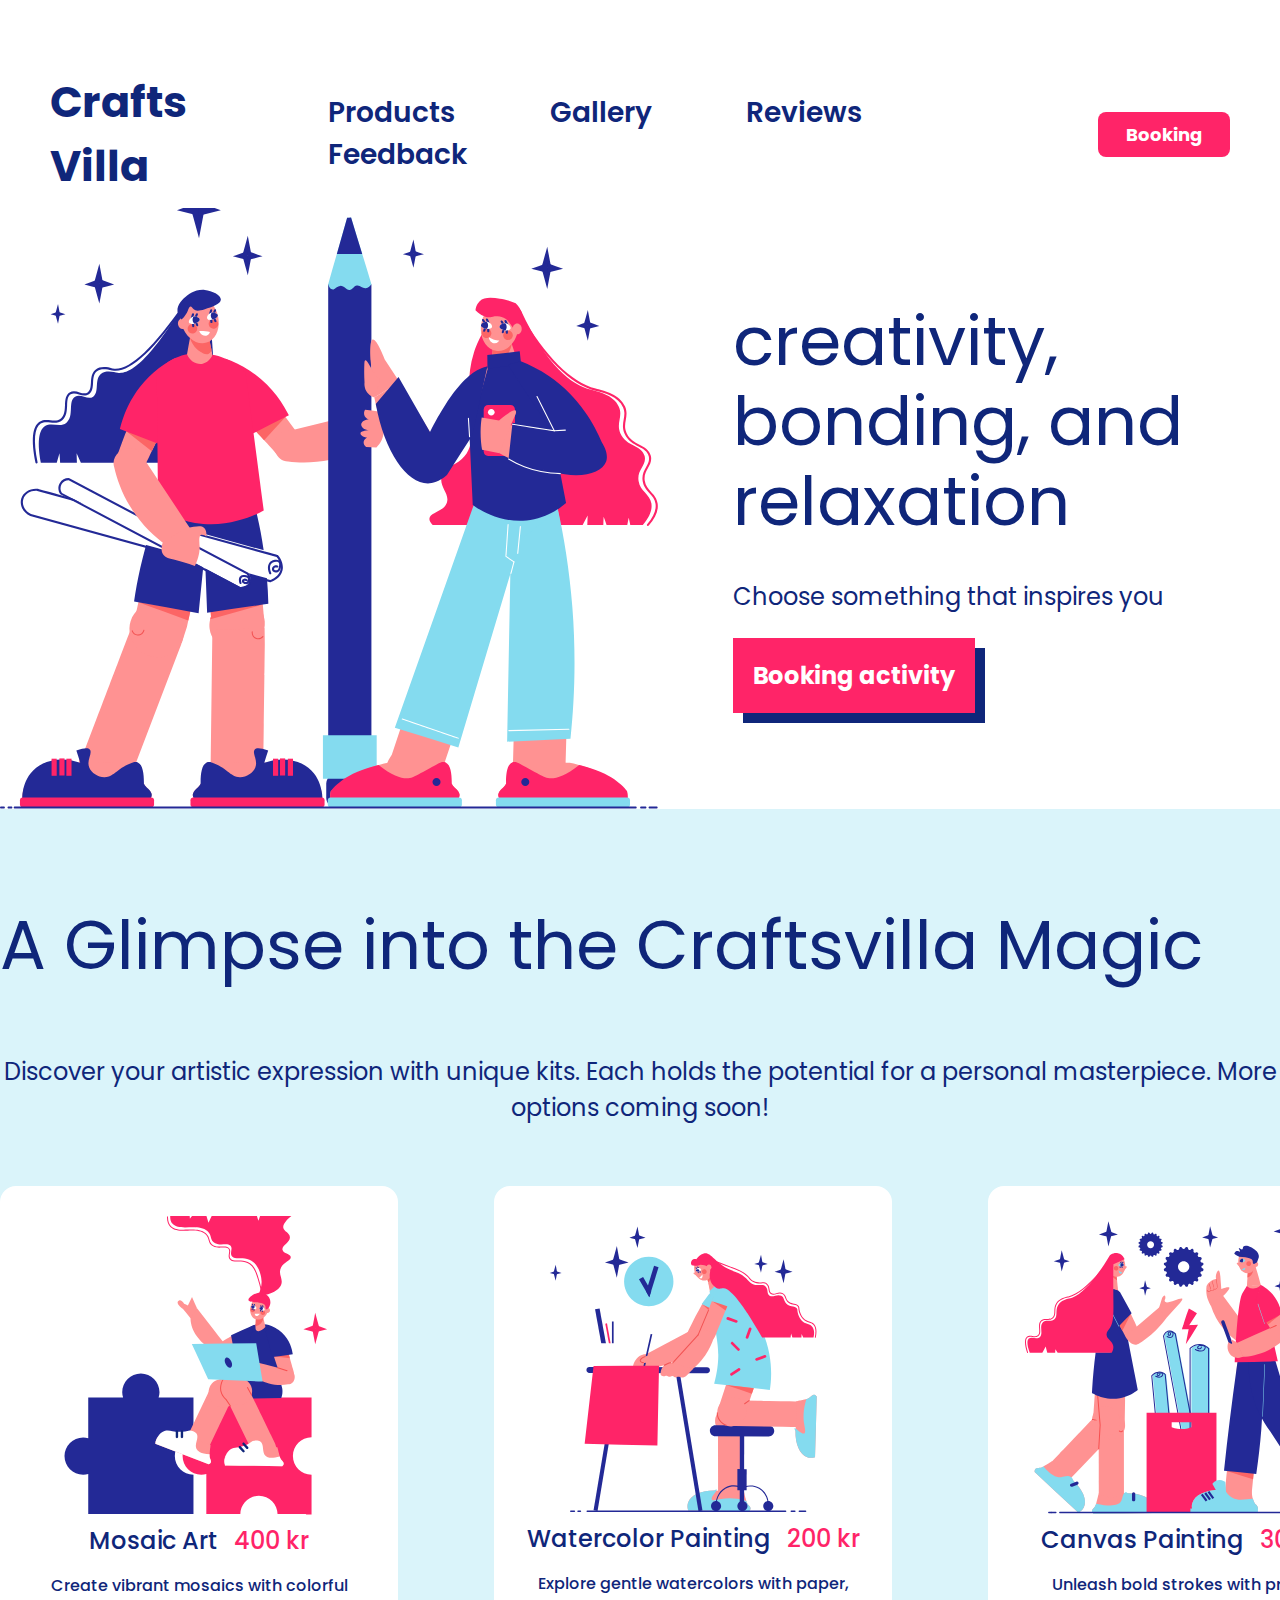
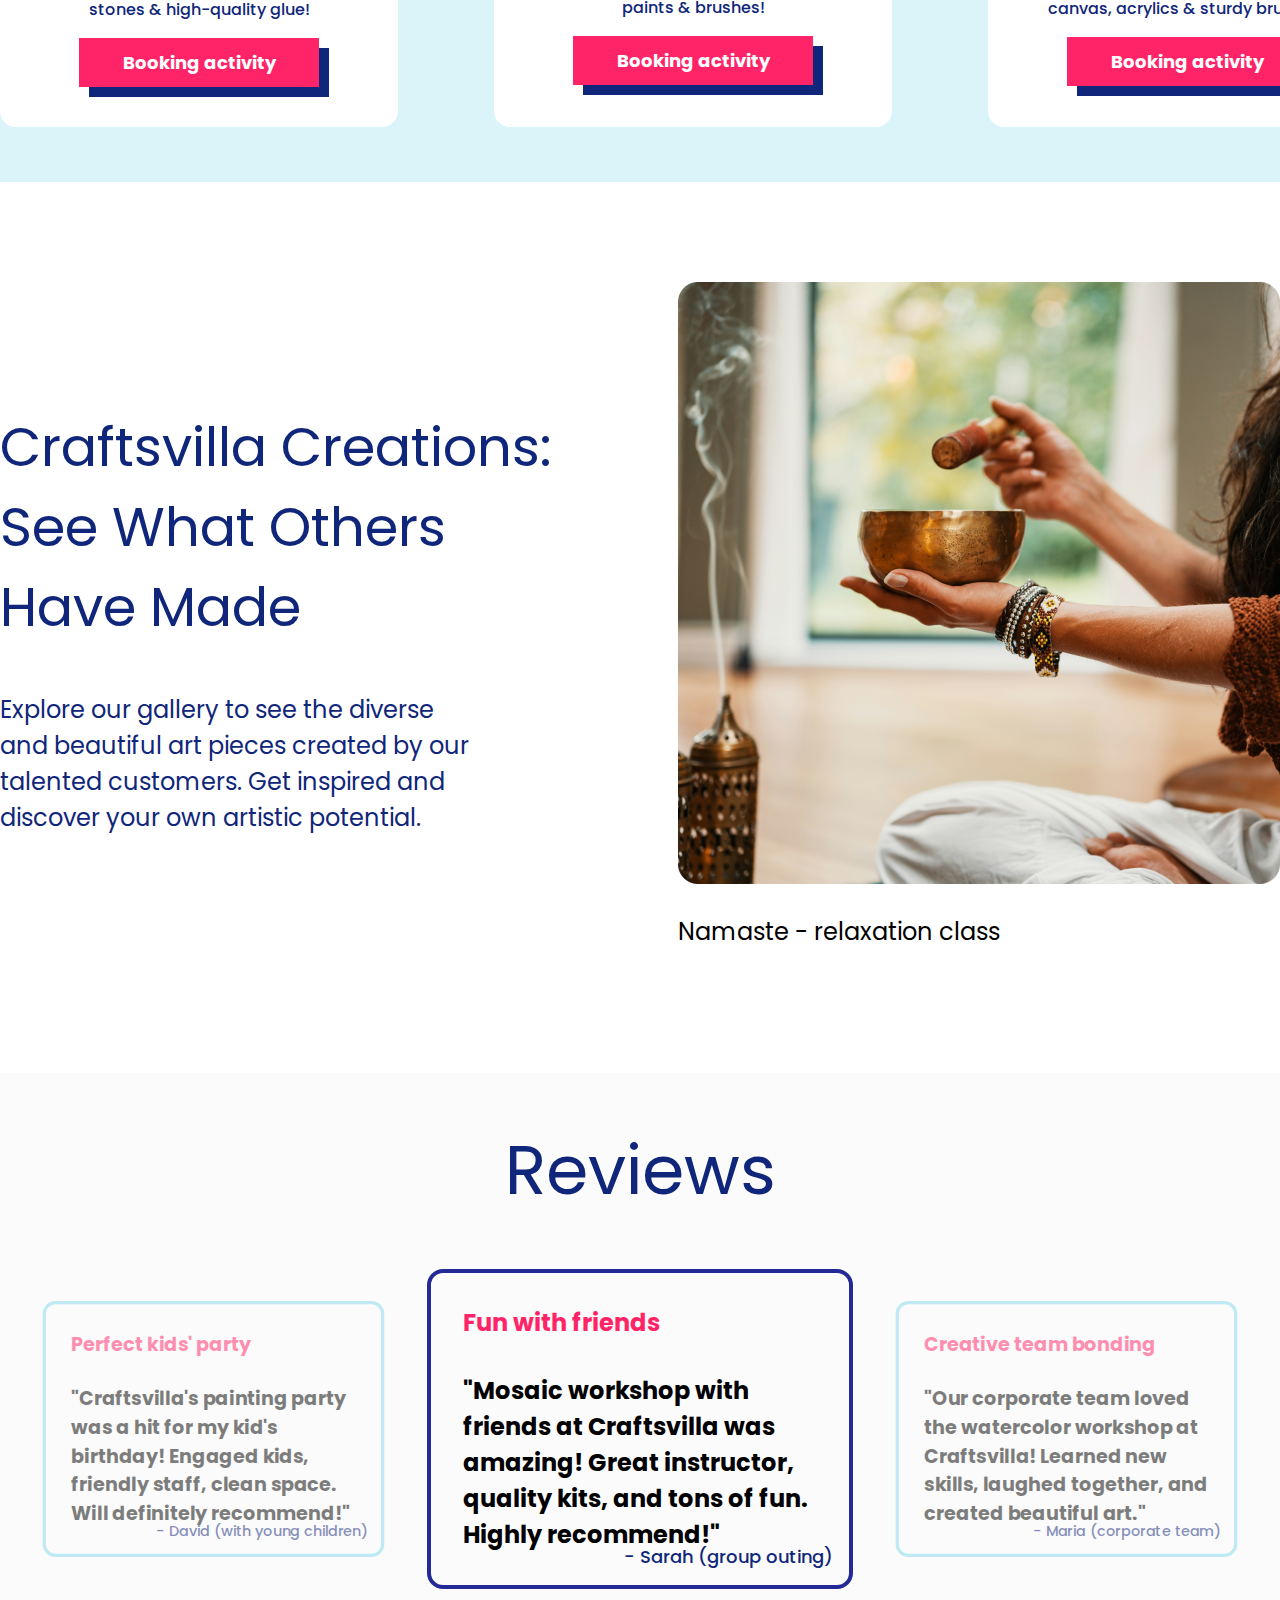
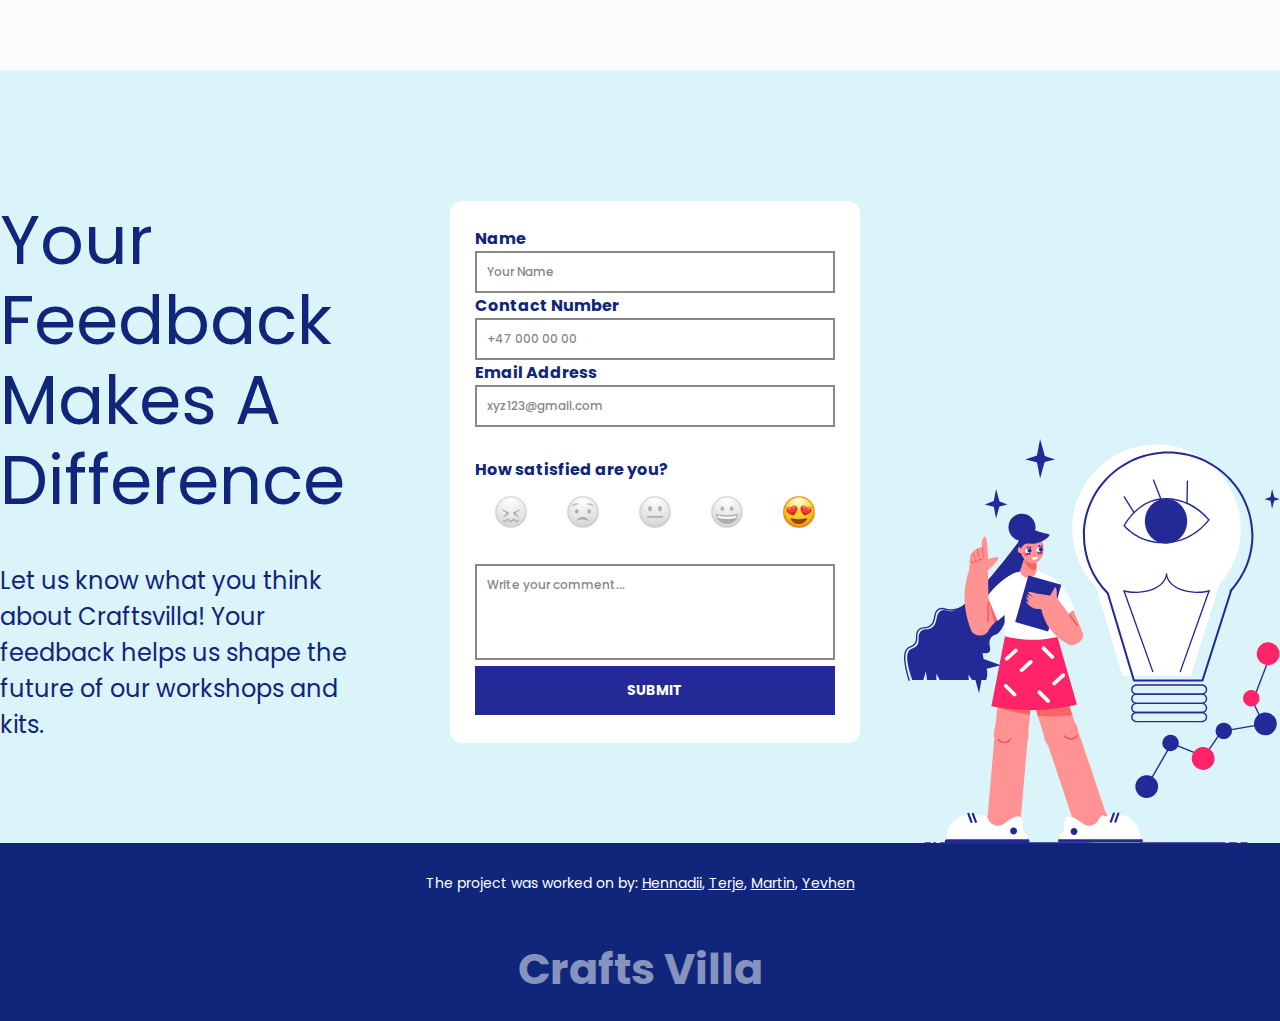
==== index.html @ e98562aa "Replace smiles" ====
<!doctype html>
<html lang="en">
<head>
	<meta charset="UTF-8">
	<meta name="viewport"
		  content="width=device-width, user-scalable=no, initial-scale=1.0, maximum-scale=1.0, minimum-scale=1.0">
	<meta http-equiv="X-UA-Compatible" content="ie=edge">
	<title>Crafts Villa</title>
	<link rel="stylesheet" href="style.css">
</head>
<body id="home">
<header>
	<span><a href="#home">Crafts Villa</a></span>
	<nav>
		<a href="#products">Products</a>
		<a href="#gallery">Gallery</a>
		<a href="#reviews">Reviews</a>
		<a href="#feedback">Feedback</a>
	</nav>
	<button>Booking</button>
</header>
<main>
	<section class="first-screen">
		<div class="image-container">
			<img src="images/girls-with-pencil.svg" alt="Girls with Pencil">
			<img src="./images/stars.svg" alt="Stars Icon" class="stars">
			<img src="./images/stars-2.svg" alt="Stars Icon" class="stars-2">
		</div>
		<div class="container">
			<h1>
				creativity, bonding, and relaxation
			</h1>
			<p>Choose something that inspires you</p>
			<button class="button-1">Booking activity</button>
		</div>
	</section>

	<section class="booking" id="products">
		<div class="container">
		<h2>A Glimpse into the Craftsvilla Magic</h2>
		<p>Discover your artistic expression with unique kits. Each holds the potential for a personal masterpiece. More options coming soon!</p>
		<div>
			<div>
				<div class="booking-image-container">
					<img src="images/product-mosaic-art.svg" alt="Product Mosaic Art">
					<img src="images/leg-r.svg" alt="Leg Right" class="leg-r">
					<img src="images/leg-l.svg" alt="Leg Left" class="leg-l">
				</div>
				<div class="product-row">
					<h3>Mosaic Art</h3>
					<span>400 kr</span>
				</div>
				<p>Create vibrant mosaics with colorful stones & high-quality glue!</p>
				<button class="button-2">Booking activity</button>
			</div>
			<div>
				<div class="booking-image-container">
					<img src="images/product-watercolor-painting.svg" alt="Product Watercolor Painting">
					<img src="images/check.svg" alt="Stars Icon" class="check">
					<img src="images/stars-5.svg" alt="Stars Icon" class="stars-5">
					<img src="images/stars-6.svg" alt="Stars Icon" class="stars-6">
				</div>
				<div class="product-row">
					<h3>Watercolor Painting</h3>
					<span>200 kr</span>
				</div>
				<p>Explore gentle watercolors with paper, paints & brushes!</p>
				<button class="button-2">Booking activity</button>
			</div>
			<div>
				<div class="booking-image-container">
					<img src="images/product-canvas-painting.svg" alt="Product Canvas Painting">
					<img src="images/stars-3.svg" alt="Stars Icon" class="stars-3">
					<img src="images/stars-4.svg" alt="Stars Icon" class="stars-4">
					<img src="images/gear.svg" alt="Gear Icon"  class="gear-1">
					<img src="images/gear.svg" alt="Gear Icon" class="gear-2">
				</div>
				<div class="product-row">
					<h3>Canvas Painting</h3>
					<span>300 kr</span>
				</div>
				<p>Unleash bold strokes with primed canvas, acrylics & sturdy brushes!</p>
				<button class="button-2">Booking activity</button>
			</div>
		</div>
		</div>
	</section>

	<section id="gallery">
		<div class="gallery-left">
			<h2>Craftsvilla Creations: See What Others Have Made</h2>
			<p>Explore our gallery to see the diverse and beautiful art pieces created by our talented customers. Get inspired and discover your own artistic potential.</p>
		</div>
		<div class="gallery-right">
			<img src="images/namaste-relaxation-class.png" alt="Namaste Relaxation Class">
			<p>Namaste - relaxation class</p>
		</div>
	</section>

	<section id="reviews">
		<h2>Reviews</h2>
		<div>
			<div class="review-not-active">
				<h3>Perfect kids' party</h3>
				<span>"Craftsvilla's painting party was a hit for my kid's birthday! Engaged kids, friendly staff, clean space. Will definitely recommend!"</span>
				<p>- David (with young children)</p>
			</div>
			<div class="review-active">
				<h3>Fun with friends</h3>
				<span>"Mosaic workshop with friends at Craftsvilla was amazing! Great instructor, quality kits, and tons of fun. Highly recommend!"</span>
				<p>- Sarah (group outing)</p>
			</div>
			<div class="review-not-active">
				<h3>Creative team bonding</h3>
				<span>"Our corporate team loved the watercolor workshop at Craftsvilla! Learned new skills, laughed together, and created beautiful art."</span>
				<p>- Maria (corporate team)</p>
			</div>
		</div>
	</section>

	<section class="feedback" id="feedback">
		<div class="feedback-container">
			<div class="feedback-left">
				<h2>Your Feedback Makes A Difference</h2>
				<p>Let us know what you think about Craftsvilla! Your feedback helps us shape the future of our workshops and kits.</p>
			</div>
			<div class="feedback-center">
					<div class="feedback-form-col">
						<label for="name">Name</label>
						<input type="text" id="name" placeholder="Your Name">
					</div>
					<div class="feedback-form-col">
						<label for="contact-number">Contact Number</label>
						<input type="text" id="contact-number" placeholder="+47 000 00 00">
					</div>

				<div class="feedback-form-col">
					<label for="email">Email Address</label>
					<input type="text" id="email" placeholder="xyz123@gmail.com">
				</div>
				<p>How satisfied are you?</p>
				<div class="feedback-form-smiles-row">
					<div>
						<img src="./images/Worst-b.svg" class="" width="40" height="40" alt="">
					</div>
					<div>
						<img src="./images/NotGood-b.svg" class="" width="40" height="40" alt="">
					</div>
					<div>
						<img src="./images/Fine-b.svg" class="" width="40" height="40" alt="">
					</div>
					<div>
						<img src="./images/LookGood-b.svg" class="" width="40" height="40" alt="">
					</div>
					<div>
						<img src="./images/VeryGood-c.svg" width="40" height="40" alt="">
					</div>
				</div>
				<textarea id="comment" name="comment" placeholder="Write your comment..." rows="4"></textarea>
				<button class="button-3">Submit</button>
			</div>
			<div class="feedback-image-container">
				<img src="images/feedback-lady.svg" alt="Feedback Lady">
				<img src="./images/star.svg" alt="Star Icon" class="star-1">
				<img src="./images/star.svg" alt="Star Icon" class="star-2">
				<img src="./images/star.svg" alt="Star Icon" class="star-3">
				<img src="./images/eye.svg" alt="Eye Icon" class="eye">
				<img src="./images/lines.svg" alt="Lines Icon" class="lines">
			</div>
		</div>
	</section>
</main>
<footer>
	The project was worked on by:
	<a href="https://github.com/Soulstices">Hennadii</a>,
	<a href="#">Terje</a>,
	<a href="#">Martin</a>,
	<a href="https://github.com/Yevhen23surfer">Yevhen</a>
	<p class="opacity-50">Crafts Villa</p>
</footer>
</body>
</html>
---- style.css ----
@import url('https://fonts.googleapis.com/css2?family=Poppins:wght@100;200;300;400;500;600;700;800;900&display=swap');

* {
    scroll-behavior: smooth;
}

body {
    font-family: "Poppins", sans-serif;
    font-style: normal;
    font-size: 14px;
    font-weight: 400;
    color: #0F267A;
    background-color: #FFFFFFF2;
    margin: 0;
}

::-moz-selection {
    color: white;
    background: #FF2468;
}

::selection {
    color: white;
    background: #FF2468;
}

a, a:hover {
    text-decoration: none;
    color: #0F267A;
}

/*Header*/

header {
    z-index: 10;
    position: fixed;
    padding: 10px 50px;
    box-sizing: border-box;
    border-radius: 16px;
    background-color: #FFFFFF;
    left: 0;
    right: 0;
    max-width: 1440px;
    margin: 60px auto;
    display: flex;
    flex-direction: row;
    justify-content: space-between;
}

header > span {
    font-size: 43px;
    font-weight: 700;
}

header > nav {
    margin-top: auto;
    margin-bottom: auto;
}

header > nav > a {
    text-decoration: none;
    font-size: 28px;
    font-weight: 600;
    margin-left: 45px;
    margin-right: 45px;
}

header > nav > a:active {
    color: #FF2468;
}

header > button {
    font-family: "Poppins", sans-serif;
    font-style: normal;
    cursor: pointer;
    margin-top: auto;
    margin-bottom: auto;
    border: none;
    border-radius: 8px;
    background: #FF2468;
    color: white;
    font-size: 18px;
    font-weight: 700;
    width: 138px;
    height: 45px;
}

/*First Screen*/

.first-screen {
    max-width: 1280px;
    margin: 0 auto;
    padding-top: 160px;
    display: flex;
    flex-direction: row;
    gap: 75px;
}

.first-screen > .container {
    margin-top: auto;
    margin-bottom: auto;
    display: flex;
    flex-direction: column;
}

.first-screen > .container > h1 {
    font-size: 68px;
    font-weight: 400;
    line-height: 80px;
    margin-bottom: 37px;
}

.first-screen > .container > p {
    margin-top: 0;
    font-size: 24px;
}

.image-container {
    position: relative;
    margin-bottom: -6px;
}

.stars {
    position: absolute;
    z-index: -10;
    left: 50px;
    animation: bounce-1 5s infinite;
}

.stars-2 {
    position: absolute;
    z-index: -10;
    top: 75px;
    left: 50px;
    animation: bounce-2 10s infinite;
}

@keyframes bounce-1 {
    0%, 100% {
        transform: translateY(-10%);
        animation-timing-function: cubic-bezier(0.8, 0, 1, 1);
    }
    50% {
        transform: translateY(0);
        animation-timing-function: cubic-bezier(0, 0, 0.2, 1);
    }
}

@keyframes bounce-2 {
    0%, 100% {
        transform: translateY(-25%);
        animation-timing-function: cubic-bezier(0, 0, 0.2, 1);
    }
    50% {
        transform: translateY(+10%);
        animation-timing-function: cubic-bezier(0.8, 0, 1, 1);
    }
}

/*Booking Section*/

.booking {
    padding-top: 30px;
    background: #84DBEF4D;
    text-align: center;
    gap: 25px;
    scroll-margin: 50px;
}

.booking > .container {
    max-width: 1440px;
    margin: 0 auto;
}

.booking > .container > h2 {
    display: flex;
    margin-left: auto;
    max-width: 1280px;
    font-size: 68px;
    font-weight: 400;
}

.booking > .container > p {
    margin-inline: auto;
    max-width: 1280px;
    margin-bottom: 30px;
    font-size: 24px;
    line-height: 36px;
    font-weight: 400;
}

.booking > .container > div {
    display: flex;
    gap: 96px;
    padding-top: 30px;
    padding-bottom: 55px;
}

.booking > .container > div > div {
    background: white;
    border-radius: 16px;
    padding: 30px;
}

.booking > .container > div > div > div {
    width: 338px;
    display: flex;
    flex-wrap: nowrap;
    justify-content: center;
    align-items: center;
    gap: 16px;
}


.product-row {
    margin-inline: auto;
    width: auto !important;
}

.booking > .container > div > div > div > h3 {
    display: inline;
    font-size: 24px;
    font-weight: 500;
    margin-top: 14px;
    margin-bottom: 0;
}

.booking > .container > div > div > p {
    font-size: 16px;
    font-weight: 500;
    line-height: 24px;
    text-align: center;

}

.booking > .container > div > div > div > span {
    font-size: 24px;
    font-weight: 500;
    color: #FF2468;
    margin-top: 14px;
    margin-bottom: auto;
}

.booking-image-container {
    position: relative;
    margin-inline: auto;
    margin-bottom: -6px;
}

.stars-3 {
    position: absolute;
    top: 10px;
    left: 35px;
    animation: bounce-3 5s infinite;
}

.stars-4 {
    position: absolute;
    top: 0;
    left: 80px;
    animation: bounce-4 10s infinite;
}

.check {
    position: absolute;
    top: 40px;
    left: 100px;
    animation: ping 2s cubic-bezier(0, 0, 0.2, 1) infinite;
}

.stars-5 {
    position: absolute;
    top: 10px;
    left: 25px;
    animation: bounce-1 2s infinite;
}

.stars-6 {
    position: absolute;
    top: 30px;
    left: 80px;
    animation: bounce-4 4s infinite;
}

.gear-1 {
    position: absolute;
    top: 16px;
    left: 120px;
    height: 25px;
    animation: spin-reverse 5s linear infinite;
}

.gear-2 {
    position: absolute;
    top: 30px;
    left: 145px;
    animation: spin 10s linear infinite;
}

.leg-r {
    position: absolute;
    bottom: 48px;
    left: 194px;
    animation: leg-r 2s linear infinite;
}

.leg-l {
    position: absolute;
    bottom: 50px;
    left: 125px;
    animation: leg-l 4s linear infinite;
}

@keyframes ping {
    75%, 100% {
        transform: scale(1.6);
        opacity: 0;
    }
}

@keyframes leg-r {
    0%, 100% {
        transform: rotate(0deg);
    }
    50% {
        transform: rotate(15deg);
    }
}

@keyframes leg-l {
    0%, 100% {
        transform: rotate(0deg);
    }
    50% {
        transform: rotate(-15deg);
    }
}

@keyframes bounce-3 {
    0%, 100% {
        transform: translateY(-5%);
        animation-timing-function: cubic-bezier(0.8, 0, 1, 1);
    }
    50% {
        transform: translateY(0);
        animation-timing-function: cubic-bezier(0, 0, 0.2, 1);
    }
}

@keyframes bounce-4 {
    0%, 100% {
        transform: translateY(-15%);
        animation-timing-function: cubic-bezier(0, 0, 0.2, 1);
    }
    50% {
        transform: translateY(+5%);
        animation-timing-function: cubic-bezier(0.8, 0, 1, 1);
    }
}

@keyframes spin {
    from {
        transform: rotate(0deg);
    }
    to {
        transform: rotate(360deg);
    }
}

@keyframes spin-reverse {
    from {
        transform: rotate(0deg);
    }
    to {
        transform: rotate(-360deg);
    }
}

/*Gallery*/

#gallery {
    max-width: 1280px;
    margin: 0 auto;
    padding-top: 100px;
    padding-bottom: 100px;
    display: flex;
    scroll-margin: 50px;
}

.gallery-left {
    padding-top: 80px;
    margin-right: 110px;
}

.gallery-left > h2 {
    font-size: 54px;
    font-weight: 400;
    line-height: 80px;
    text-align: left;
}

.gallery-left > p {
    font-size: 24px;
    font-weight: 400;
    line-height: 36px;
    margin-right: 98px;
}

.gallery-right > img {
    height: 602px;
    width: 602px;
}

.gallery-right > p {
    font-size: 24px;
    font-weight: 400;
    color: #000000;
}

/*Reviews*/

#reviews {
    background: #FAFAFACC;
    padding-bottom: 81px;

    scroll-margin: 120px;
}

#reviews > h2 {
    margin: 0;
    padding-top: 58px;
    padding-bottom: 58px;
    font-size: 68px;
    font-weight: 400;
    line-height: 80px;
    text-align: center;
}

#reviews > div {
    display: flex;
    max-width: 1440px;
    margin: 0 auto;
}

.review-active {
    position: relative;
    width: 478px;
    padding: 32px;
    border: 4px solid #232996;
    border-radius: 16px;
}

.review-not-active {
    position: relative;
    width: 478px;
    padding: 32px;
    border: 4px solid #84DBEF;
    border-radius: 16px;
    margin: 0;
    opacity: 50%;
    scale: 80%
}

#reviews > div > div > h3 {
    font-size: 24px;
    font-weight: 700;
    line-height: 36px;
    text-align: left;
    color: #FF2468;
    margin-bottom: 32px;
    margin-top: 0;
}

#reviews > div > div > span {
    font-size: 24px;
    font-weight: 700;
    line-height: 36px;
    text-align: left;
    color: #000000;
}

#reviews > div > div > p {
    position: absolute;
    bottom: 10px;
    right: 16px;
    font-size: 18px;
    font-weight: 500;
    line-height: 36px;
    letter-spacing: 0;
    text-align: right;
    margin: 0;
}

/*Feedback*/

.feedback {
    padding-top: 131px;
    background: #84DBEF4D;
}

.feedback-container {
    max-width: 1280px;
    margin: 0 auto;
    display: flex;
    justify-content: space-between;
}

.feedback-left {
    width: 406px;
}

.feedback-left > h2 {
    margin-top: 0;
    margin-bottom: 42px;
    font-size: 68px;
    font-weight: 400;
    line-height: 80px;
    text-align: left;
}

.feedback-left > p {
    margin-right: 50px;
    margin-bottom: 100px;
    font-size: 24px;
    font-weight: 400;
    line-height: 36px;
    text-align: left;

}

.feedback-center {
    margin: 0 auto 100px;
    width: 360px;
    background: white;
    border-radius: 12px;
    padding: 25px;
}

.feedback-center > p {
    margin-top: 30px;
    margin-bottom: 10px;
    font-size: 16px;
    font-weight: 700;
}

.feedback-image-container {
    position: relative;
    align-self: end;
    margin-bottom: -7px;
}

.eye {
    position: absolute;
    top: 50px;
    right: 70px;
    animation: pulse 5s cubic-bezier(0.4, 0, 0.6, 1) infinite;
}

.lines {
    position: absolute;
    top: 255px;
    right: 72px;
    animation: bounce-horizontal 3s cubic-bezier(0.4, 0, 0.6, 1) infinite;
}

.star-1 {
    position: absolute;
    top: 60px;
    left: 80px;
    height: 30px;
    animation: bounce-1 2s infinite;
}

.star-2 {
    position: absolute;
    top: 10px;
    left: 120px;
    height: 40px;
    animation: bounce-2 5s infinite;
}

.star-3 {
    position: absolute;
    top: 60px;
    right: 0;
    height: 20px;
    animation: bounce-3 3s infinite;
}

@keyframes bounce-1 {
    0%, 100% {
        transform: translateY(-10%);
        animation-timing-function: cubic-bezier(0.8, 0, 1, 1);
    }
    50% {
        transform: translateY(0);
        animation-timing-function: cubic-bezier(0, 0, 0.2, 1);
    }
}

@keyframes bounce-2 {
    0%, 100% {
        transform: translateY(-20%);
        animation-timing-function: cubic-bezier(0, 0, 0.2, 1);
    }
    50% {
        transform: translateY(+20%);
        animation-timing-function: cubic-bezier(0, 0, 0.2, 1);
    }
}

@keyframes bounce-3 {
    0%, 100% {
        transform: translateY(-15%);
        animation-timing-function: cubic-bezier(0.8, 0, 1, 1);
    }
    50% {
        transform: translateY(0);
        animation-timing-function: cubic-bezier(0.8, 0, 1, 1);
    }
}

@keyframes bounce-horizontal {
    0%, 100% {
        transform: translateX(-5%);
        animation-timing-function: cubic-bezier(0, 0, 0.8, 1);
    }
    50% {
        transform: translateX(+5%);
        animation-timing-function: cubic-bezier(0, 0, 0.8, 1);
    }
}

@keyframes pulse {
    0%, 100% {
        opacity: 1;
    }
    50% {
        opacity: 0;
    }
}

.feedback-form-row {
    display:flex;
    gap: 30px;
    margin-bottom: 30px;
}

.feedback-form-smiles-row {
    display:flex;
    justify-content: space-around;
    margin-bottom: 26px;
    margin-inline: 0;
}

.feedback-form-col {
    width: 100%;
}

.feedback-form-col #email {
    width: 100%;
}

label {
    font-size: 16px;
    font-weight: 700;
}

input, textarea {
    width: 100%;
    font-family: "Poppins", sans-serif;
    font-size: 12px;
    font-weight: 500;
    box-sizing: border-box;
    color: #232996;
    padding: 10px;
    border: 2px solid #888888;
    resize: none;
}

input:focus, textarea:focus {
    border: 2px solid #232996;
    outline: none;
}

input::placeholder, textarea::placeholder {
    color: #888888;
}

/*Button 1*/
.button-1 {
    cursor: pointer;
    font-family: "Poppins", sans-serif;
    font-style: normal;
    border: none;
    color: white;
    font-size: 24px;
    font-weight: 700;
    padding: 20px;
    width: fit-content;
    background-color: #FF2468;
    box-shadow: 10px 10px #0F267A;
    transition: all 0.2s ease;
}

.button-1:hover {
    background-color: #0F267A;
    box-shadow: 10px 10px #FF2468;
}

.button-1:active {
    transform: translate(10px, 10px);
    box-shadow: none;
}

/*Button 2*/
.button-2 {
    cursor: pointer;
    font-family: "Poppins", sans-serif;
    font-style: normal;
    border: none;
    color: white;
    font-size: 18px;
    font-weight: 700;
    line-height: 21px;
    padding: 14px;
    width: 240px;
    margin-bottom: 10px;
    background-color: #FF2468;
    box-shadow: 10px 10px #0F267A;
    transition: all 0.2s ease;
}

.button-2:hover {
    background-color: #0F267A;
    box-shadow: 10px 10px #FF2468;
}

.button-2:active {
    transform: translate(10px, 10px);
    box-shadow: none;
}

.button-3 {
    cursor: pointer;
    font-family: "Poppins", sans-serif;
    font-size: 14px;
    font-weight: 700;
    text-transform: uppercase;
    width: 100%;
    padding: 14px;
    border: none;
    background: #232996;
    color: white;
}

/*Footer*/
footer {
    background-color: #0F267A;
    color: white;
    padding-inline: 30px;
    padding-top: 30px;
    padding-bottom: 20px;
    text-align: center;
}

footer > a {
    text-decoration: underline;
    color: white;
}

footer > a:hover, a:focus {
    text-decoration: none;
    color: #FF2468 !important;
}

footer > p {
    margin-bottom: 0;
    font-size: 43px;
    font-weight: 700;
}

/*
 */

.opacity-50 {
    opacity: 50%;
}

img {
    user-select: none;
    -moz-user-select: none;
    -webkit-user-select: none;
}

@media screen and (max-width: 764px) {
    header {
        display: none;
    }

    .image-container > img {
        width: 80%;
        height: auto;
    }

    .first-screen {
        max-width: 100vw;
        flex-direction: column;
        text-align: center;
        gap: 0;
    }

    #products > .container > div {
        flex-direction: column;
        gap: 30px;
    }

    #gallery {
        flex-direction: column;
        text-align: center;
        padding-top: 0;
        padding-bottom: 20px;
    }

    .review-active {
        width: 100%;
        margin-inline: 30px;
        padding-bottom: 72px;
    }

    .review-not-active {
        display: none;
    }

    .feedback-container {
        flex-direction: column;
    }

    .feedback-left {
        margin-inline: 60px;
        width: auto;
        text-align: center;
    }

    .gallery-left {
        margin-inline: auto;
        padding-inline: 40px;
        padding-top: 30px;
        justify-self: center;
    }

    .gallery-left > h2 {
        font-size: clamp(36px, 5vw, 68px);
        text-align: center;
        font-weight: 400;
        line-height: 51px;
        letter-spacing: -0.02em;

    }

    .gallery-left > p {
        margin-inline: auto;
    }

    .gallery-right > img {
        height: auto;
        width: 90%;
    }

    #reviews > h2 {
        font-size: clamp(36px, 5vw, 68px);
        padding: 30px 0;
    }

    .booking > .container > div > div {
        padding: 30px 30px;
    }

    .container > div > div > div {
        margin-inline: auto;
        width: auto;
    }

    .booking > .container > div > div > div {
        margin-inline: auto;
        flex-direction: column;
        gap: 3px;
        position: relative;
        scale: 0.8;
    }

    .booking > .container > div > div > div > span {
        font-size: 24px;
        margin: 0;
    }

    .feedback-form-col {
        margin-bottom: 20px;
    }

    .container > div > div {
        margin-inline: auto;
        width: 80%;
    }

    .button-1 {
        align-self: center;
        margin-bottom: 60px;
    }

    .first-screen > .container > h1 {
        font-size: clamp(36px, 5vw, 68px);
        font-weight: 400;
        line-height: 51px;
        margin-inline: 30px;
    }

    .feedback-image-container {
        align-self: center;
    }

    .feedback-left > h2 {
        font-weight: 400;
        line-height: 51px;
        letter-spacing: -0.02em;
        text-align: center;

        font-size: clamp(36px, 5vw, 68px);
    }

    .feedback-center {
        margin-inline: 30px;

        width: auto;
    }

    .feedback {
        padding-top: 60px;
    }

    .feedback-left > p {
        text-align: center;
        margin-inline: auto;
        margin-bottom: 50px;
    }

    .booking > .container > h2 {
        margin-inline: 30px;
        font-size: clamp(36px, 5vw, 68px);
    }

    .booking > .container > p {
        margin-inline: 30px;
    }

    * > p, * > span {
      font-size: clamp(14px, 5vw, 24px) !important;
    }
}

@media screen and (min-width:765px) and (max-width: 1439px) {

}
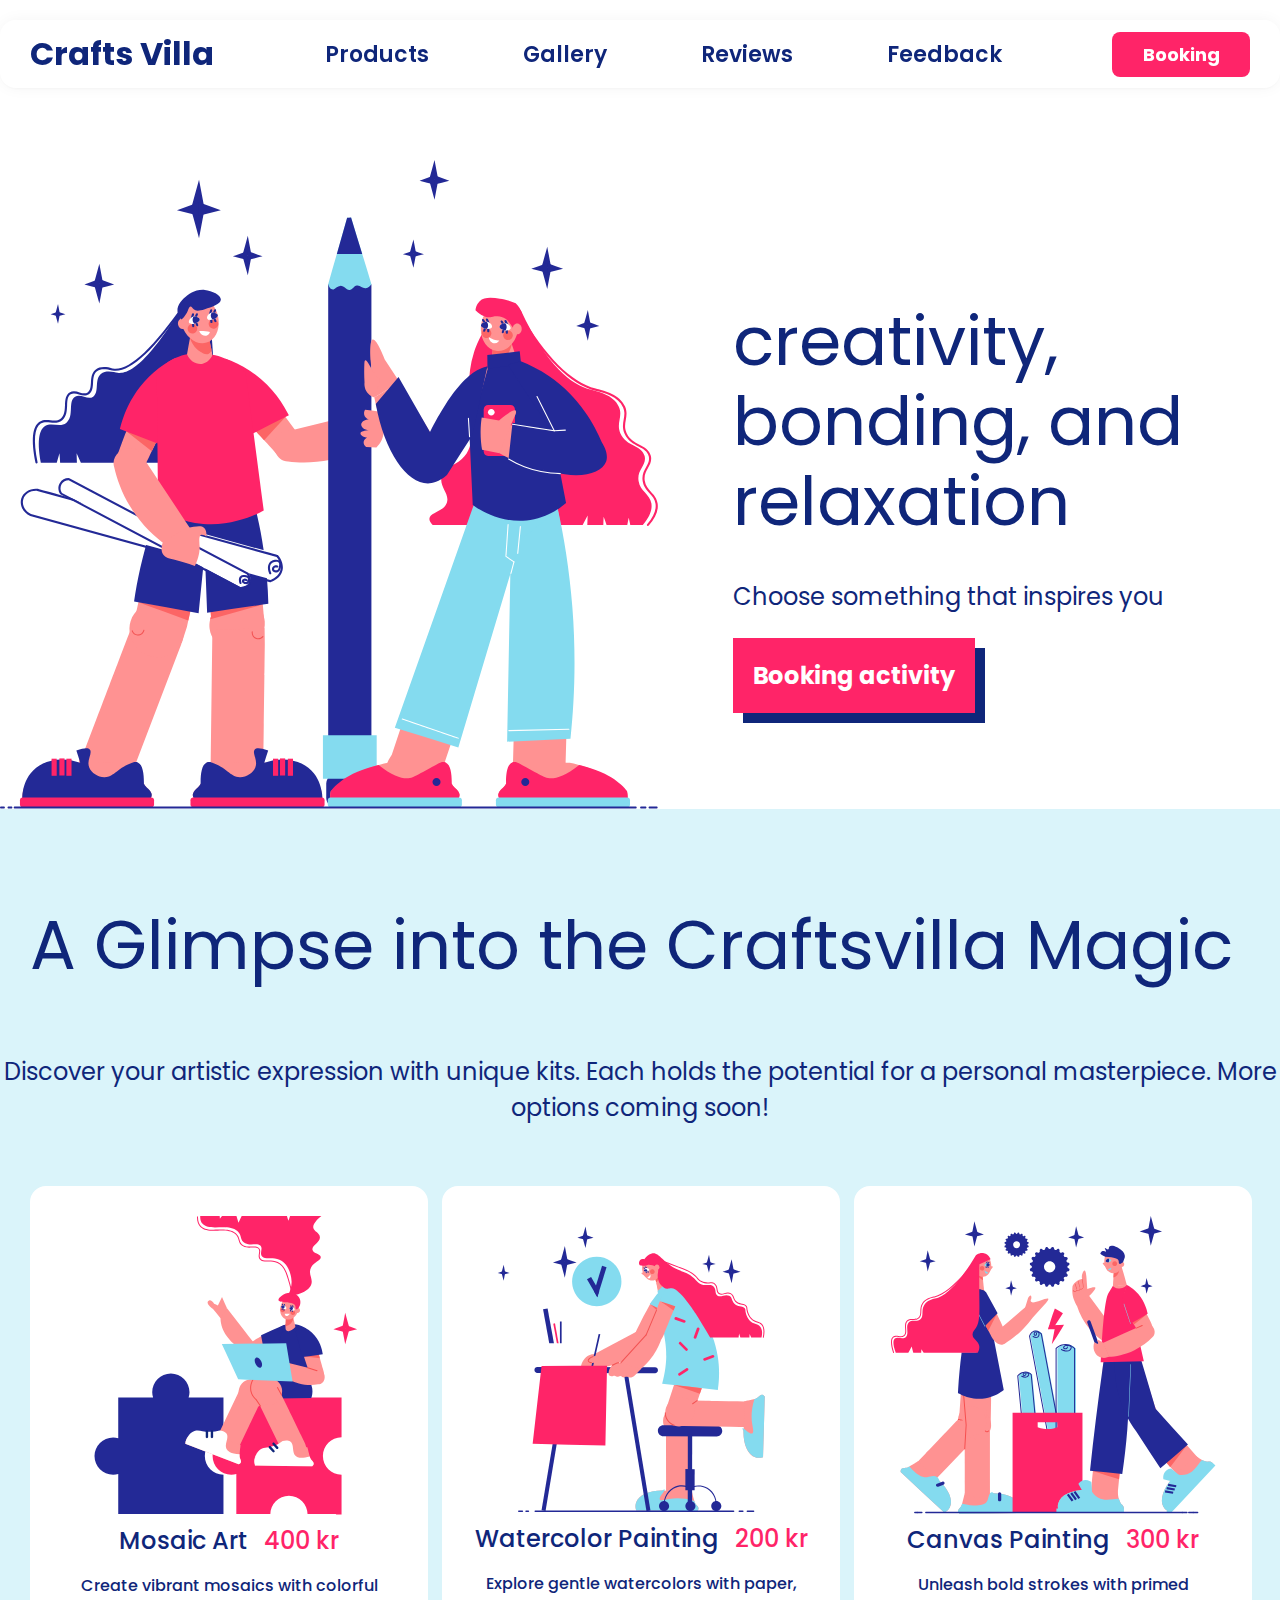
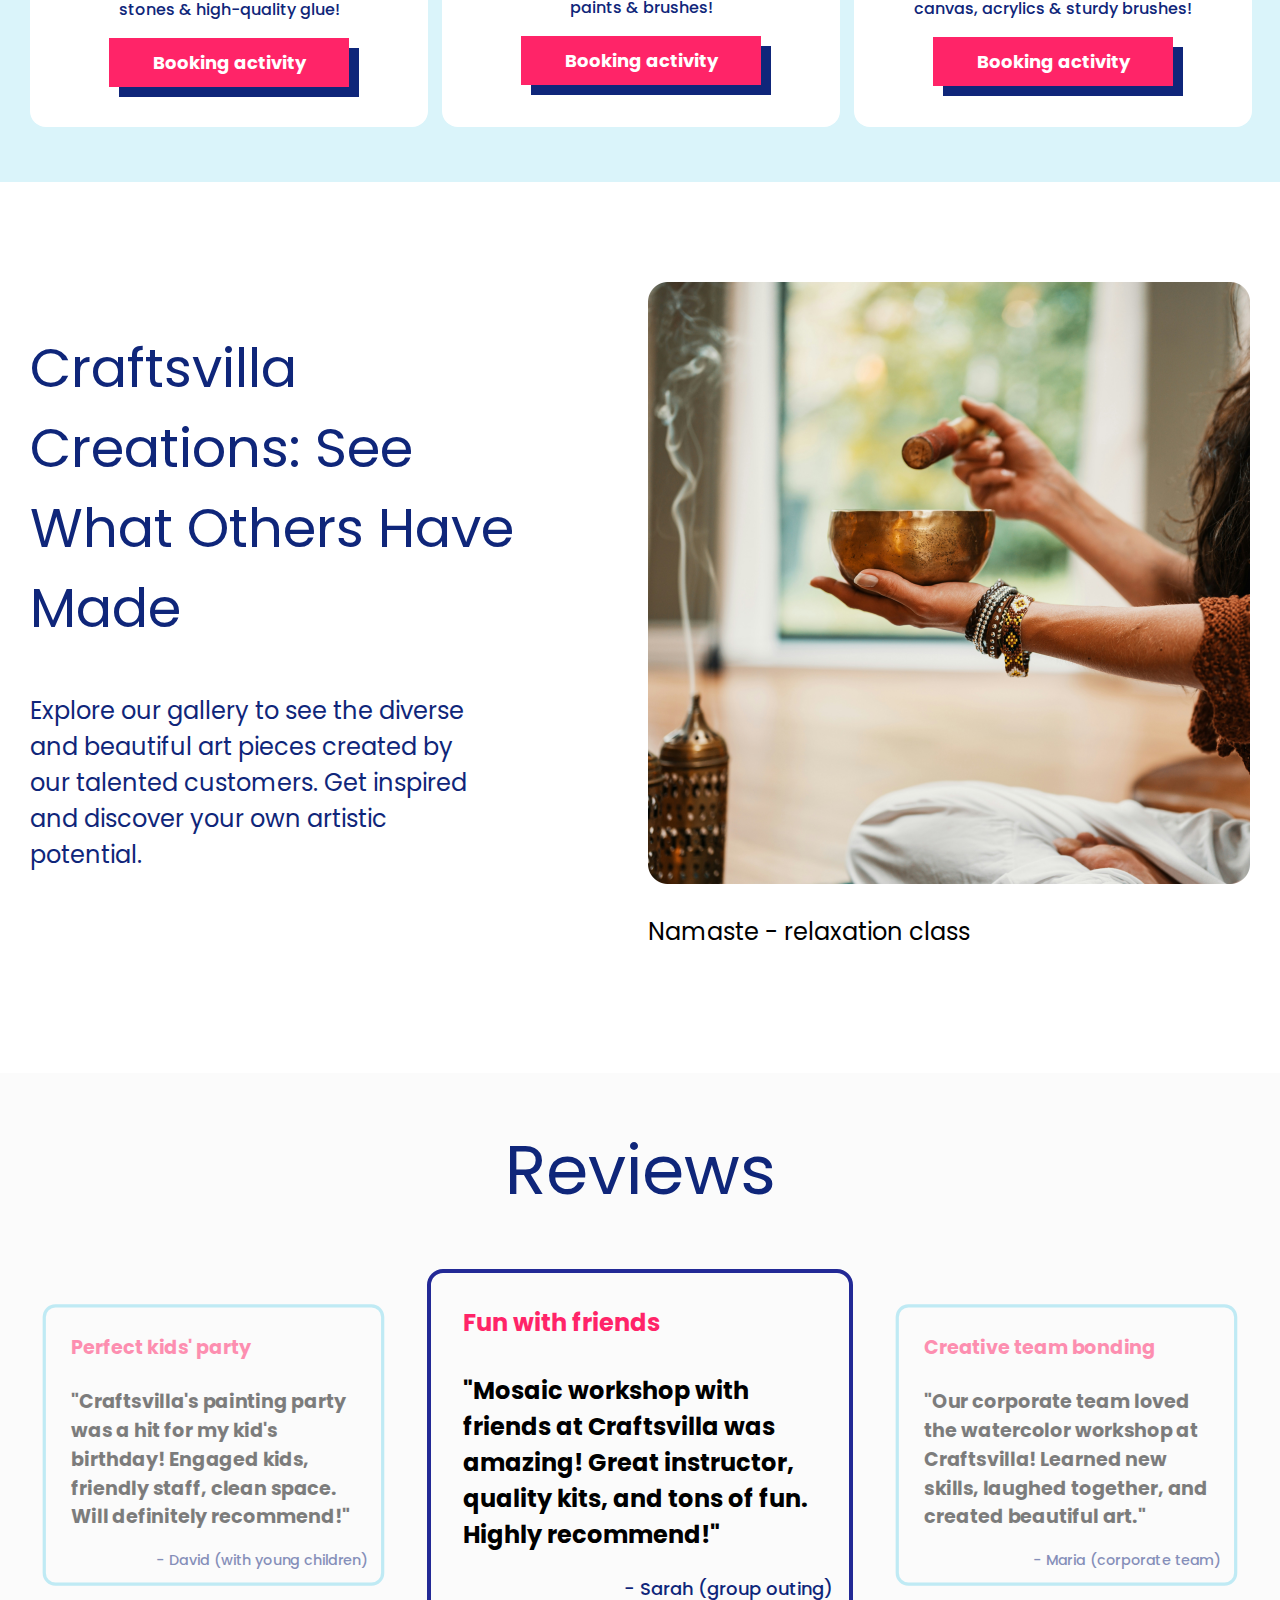
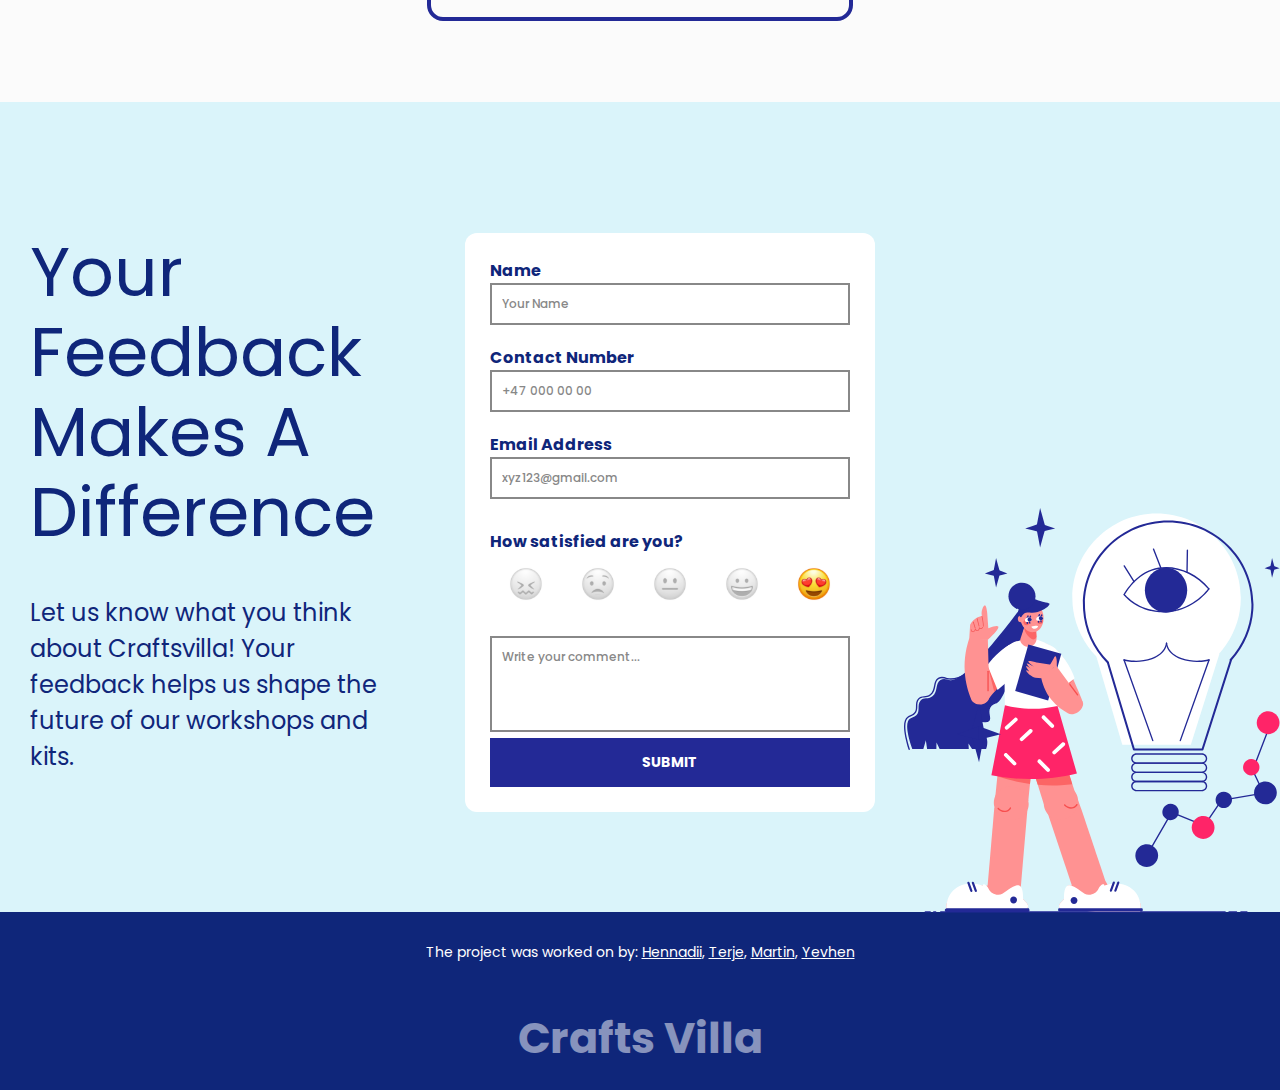
==== commit a2a4bcfc: "Finish responsive layouts" ====
--- a/index.html
+++ b/index.html
@@ -67,7 +67,7 @@
 				<p>Explore gentle watercolors with paper, paints & brushes!</p>
 				<button class="button-2">Booking activity</button>
 			</div>
-			<div>
+			<div class="last-booking">
 				<div class="booking-image-container">
 					<img src="images/product-canvas-painting.svg" alt="Product Canvas Painting">
 					<img src="images/stars-3.svg" alt="Stars Icon" class="stars-3">
--- a/style.css
+++ b/style.css
@@ -34,21 +34,22 @@
 header {
     z-index: 10;
     position: fixed;
-    padding: 10px 50px;
+    padding: 10px 30px;
     box-sizing: border-box;
     border-radius: 16px;
     background-color: #FFFFFF;
     left: 0;
     right: 0;
     max-width: 1440px;
-    margin: 60px auto;
+    margin: 20px auto;
     display: flex;
     flex-direction: row;
     justify-content: space-between;
+    box-shadow: 0 0 16px -1px rgb(0 0 0 / 0.05), 0 2px 4px -2px rgb(0 0 0 / 0.05);
 }
 
 header > span {
-    font-size: 43px;
+    font-size: clamp(24px,2.5vw,43px);
     font-weight: 700;
 }
 
@@ -59,7 +60,8 @@
 
 header > nav > a {
     text-decoration: none;
-    font-size: 28px;
+    font-size: clamp(18px,22px,28px);
+    /*font-size: 28px;*/
     font-weight: 600;
     margin-left: 45px;
     margin-right: 45px;
@@ -174,7 +176,8 @@
 
 .booking > .container > h2 {
     display: flex;
-    margin-left: auto;
+    padding-inline: 30px;
+    margin-inline: auto;
     max-width: 1280px;
     font-size: 68px;
     font-weight: 400;
@@ -191,9 +194,10 @@
 
 .booking > .container > div {
     display: flex;
-    gap: 96px;
+    gap: clamp(5px, 1.1vw, 96px);
     padding-top: 30px;
     padding-bottom: 55px;
+    padding-inline: 30px;
 }
 
 .booking > .container > div > div {
@@ -388,8 +392,9 @@
 }
 
 .gallery-left {
-    padding-top: 80px;
-    margin-right: 110px;
+    padding-top: 1px;
+    margin-right: 80px;
+    margin-left: 30px;
 }
 
 .gallery-left > h2 {
@@ -406,8 +411,12 @@
     margin-right: 98px;
 }
 
+.gallery-right {
+    margin-right: 30px;
+}
+
 .gallery-right > img {
-    height: 602px;
+    height: auto;
     width: 602px;
 }
 
@@ -445,7 +454,7 @@
 .review-active {
     position: relative;
     width: 478px;
-    padding: 32px;
+    padding: 32px 32px 64px;
     border: 4px solid #232996;
     border-radius: 16px;
 }
@@ -507,6 +516,7 @@
 
 .feedback-left {
     width: 406px;
+    margin-left: 30px;
 }
 
 .feedback-left > h2 {
@@ -655,6 +665,7 @@
 
 .feedback-form-col {
     width: 100%;
+    margin-bottom: 20px;
 }
 
 .feedback-form-col #email {
@@ -793,9 +804,14 @@
     -webkit-user-select: none;
 }
 
-@media screen and (max-width: 764px) {
+@media screen and (max-width: 1279px) {
     header {
         display: none;
+    }
+
+    .image-container {
+        width: auto;
+
     }
 
     .image-container > img {
@@ -813,6 +829,7 @@
     #products > .container > div {
         flex-direction: column;
         gap: 30px;
+        padding-inline: 8px;
     }
 
     #gallery {
@@ -958,6 +975,84 @@
     }
 }
 
-@media screen and (min-width:765px) and (max-width: 1439px) {
-
+@media screen and (min-width:765px) and (max-width: 1279px) {
+    .container > div > div {
+        width: 35%
+    }
+
+    h1 {
+        line-height: 60px !important;
+    }
+
+    /*.image-container {*/
+    /*    width: 300px;*/
+    /*    height: auto;*/
+    /*}*/
+
+    .first-screen {
+        width: 90%;
+        margin-inline: auto;
+        flex-direction: row;
+        align-items: end;
+        padding-top: 60px;
+    }
+
+    .first-screen > .container > p {
+        padding-inline: 30px;
+    }
+
+    .last-booking {
+        width: 86% !important;
+    }
+
+    .gallery-right {
+        width: 60%;
+        margin-inline: auto;
+    }
+
+    .gallery-left > p {
+        margin-bottom: 100px;
+        width: 700px;
+        margin-inline: auto;
+    }
+
+    .review-active {
+        width: 600px;
+        margin-top: 40px;
+        margin-inline: auto;
+    }
+
+    .feedback-center {
+        width: 400px;
+        margin-inline: auto;
+    }
+
+    .feedback-left > p {
+        width: 600px;
+        margin-inline: auto;
+    }
+
+    .gallery-left > h2, .booking > .container > h2, .feedback-left > h2, #reviews > h2 {
+        padding-top: 60px;
+        padding-bottom: 15px;
+        line-height: 72px;
+        padding-inline: 100px;
+    }
+
+    #products > .container > div {
+        flex-direction: row;
+        flex-wrap: wrap;
+        justify-content: space-around;
+    }
+
+    #products > .container > div {
+        flex-direction: row;
+        flex-wrap: wrap;
+        justify-content: space-evenly;
+    }
+
+    .booking > .container > div > div > p {
+        font-size: 18px !important;
+        margin-bottom: 40px;
+    }
 }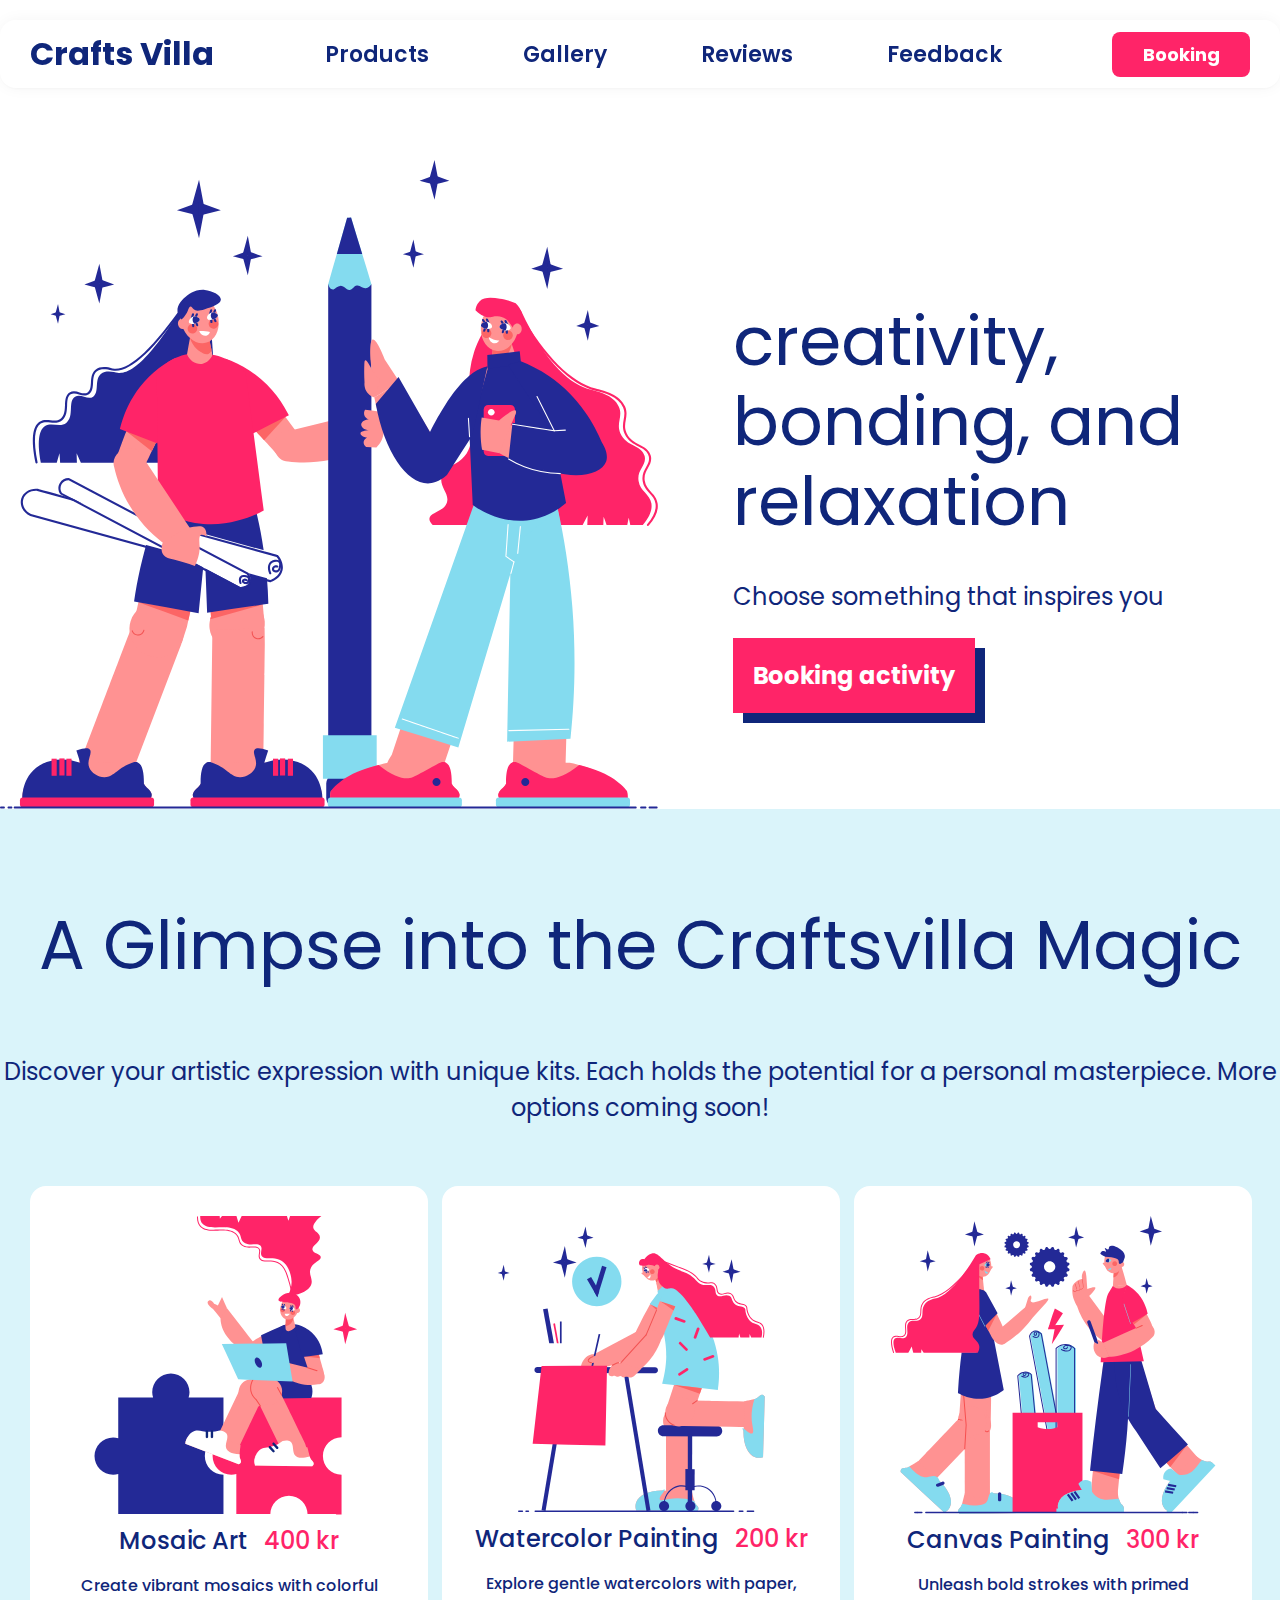
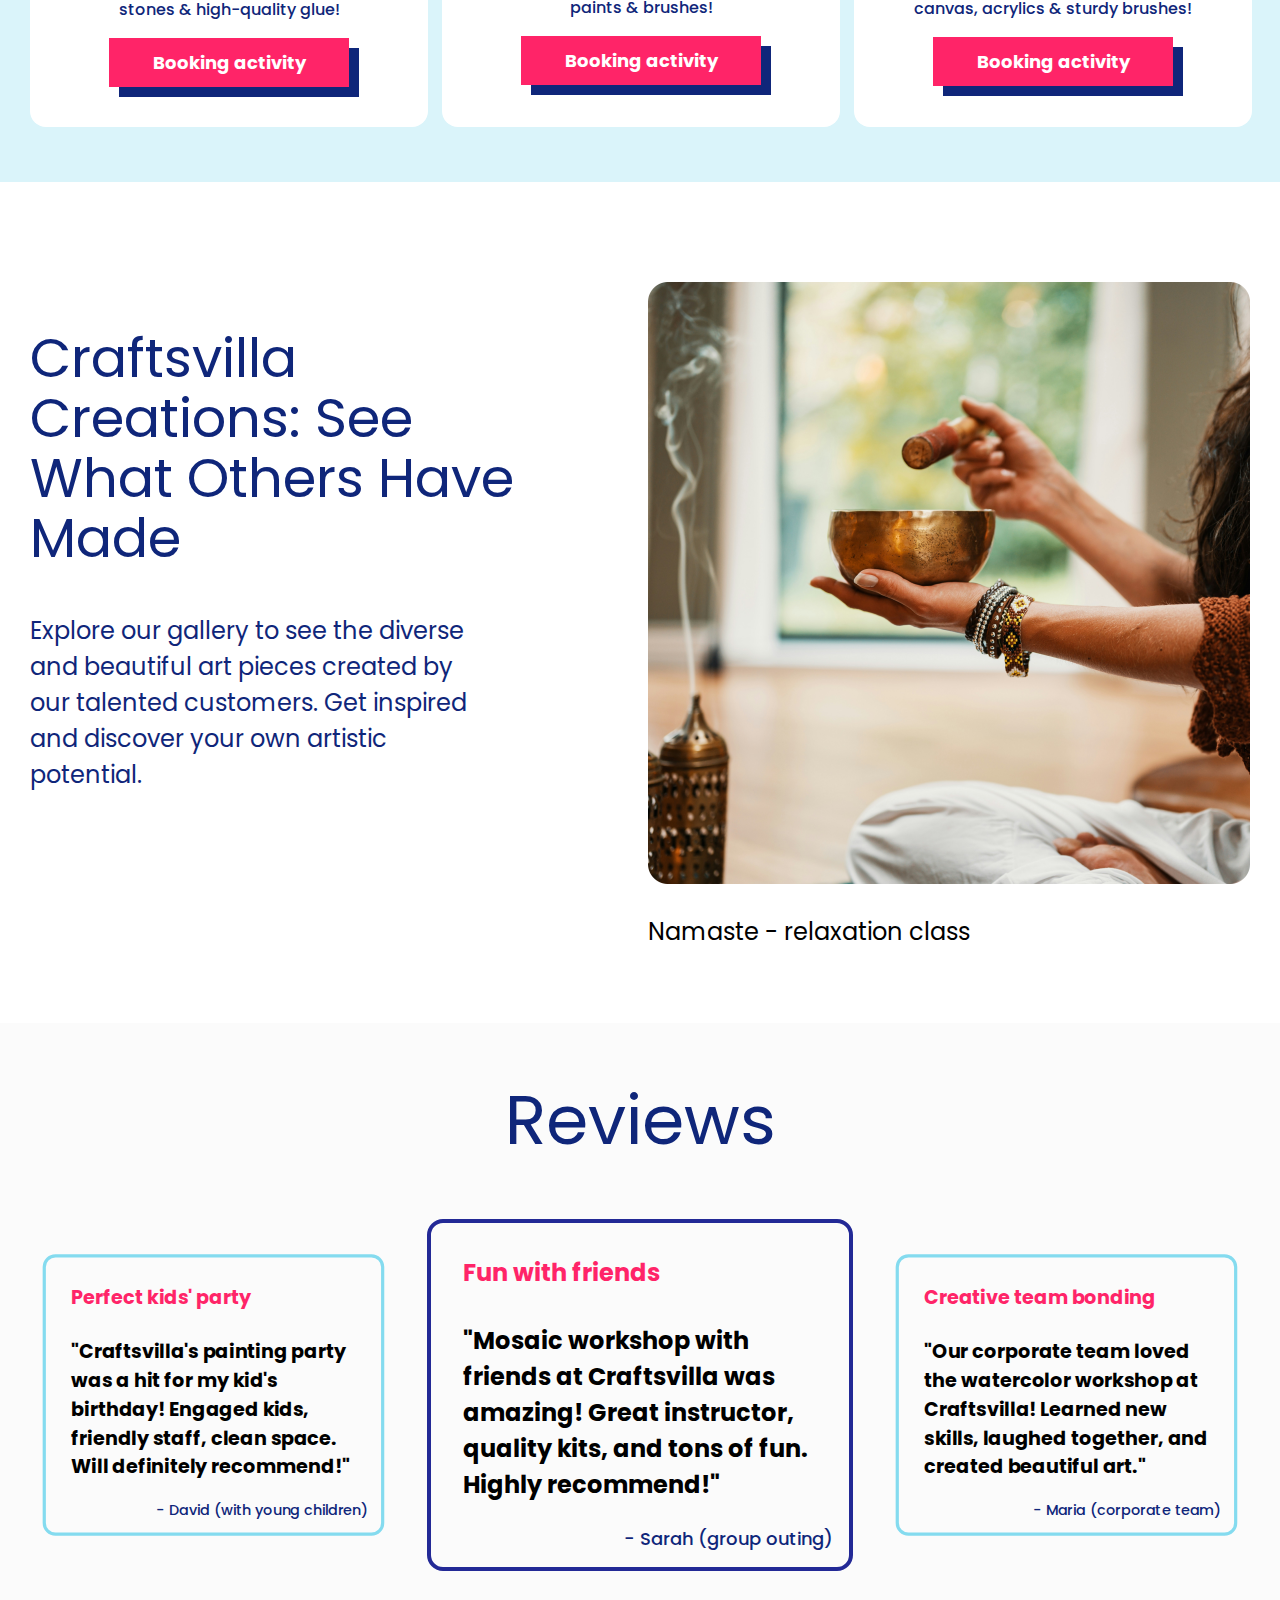
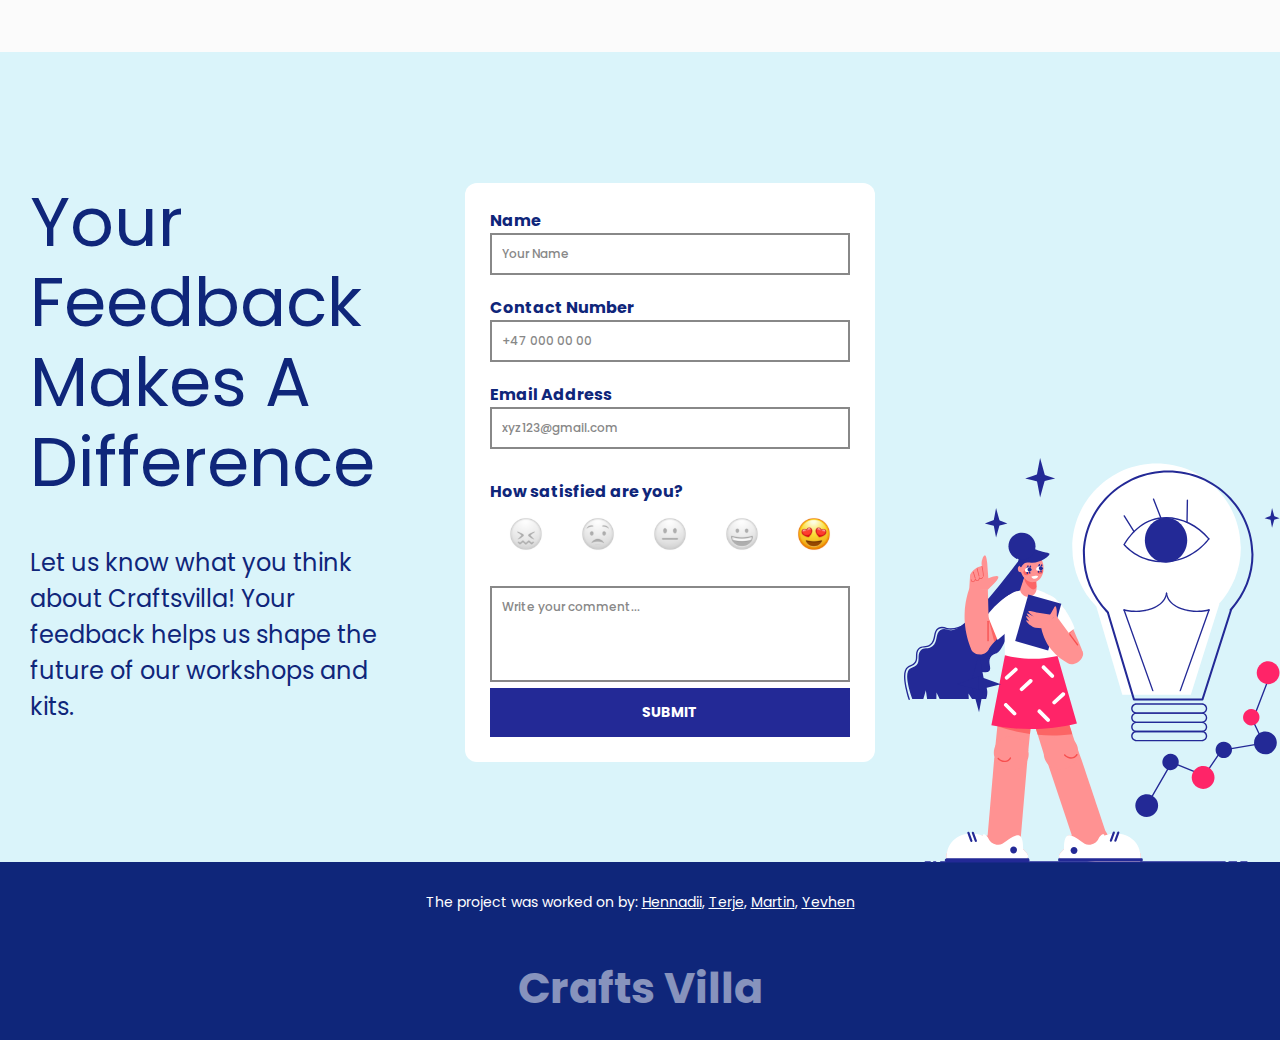
==== commit 1cae20bc: "Update github links" ====
--- a/index.html
+++ b/index.html
@@ -19,6 +19,25 @@
 	</nav>
 	<button>Booking</button>
 </header>
+<div class="header-mobile">
+	<div id="mobile-menu" class="hidden">
+		<ul>
+			<li class="mobile-menu-logo"><a href="#home"  onclick="toggleMenu()">Crafts Villa</a></li>
+			<li><a href="#home"  onclick="toggleMenu()">Home</a></li>
+			<li><a href="#products"  onclick="toggleMenu()">Products</a></li>
+			<li><a href="#gallery"  onclick="toggleMenu()">Gallery</a></li>
+			<li><a href="#reviews"  onclick="toggleMenu()">Reviews</a></li>
+			<li><a href="#feedback"  onclick="toggleMenu()">Feedback</a></li>
+		</ul>
+	</div>
+	<div class="mobile-logo">
+		<a href="#home">Crafts Villa</a>
+	</div>
+	<button id="mobile-menu-btn" class="menu-btn-closed" onclick="toggleMenu()">
+		<img src="./images/menu-icon.svg" id="menu-open-icon" class="visible" alt="Open Menu Icon">
+		<img src="./images/menu-close-icon.svg" id="menu-close-icon" class="hidden" alt="Open Close Icon">
+	</button>
+</div>
 <main>
 	<section class="first-screen">
 		<div class="image-container">
@@ -172,11 +191,12 @@
 </main>
 <footer>
 	The project was worked on by:
-	<a href="https://github.com/Soulstices">Hennadii</a>,
-	<a href="#">Terje</a>,
-	<a href="#">Martin</a>,
-	<a href="https://github.com/Yevhen23surfer">Yevhen</a>
+	<a href="https://github.com/Soulstices" target=”_blank”>Hennadii</a>,
+	<a href="https://github.com/Terjeto89" target=”_blank”>Terje</a>,
+	<a href="https://github.com/Martin-v-03" target=”_blank”>Martin</a>,
+	<a href="https://github.com/Yevhen23surfer" target=”_blank”>Yevhen</a>
 	<p class="opacity-50">Crafts Villa</p>
 </footer>
+<script src="./script.js"></script>
 </body>
 </html>--- a/style.css
+++ b/style.css
@@ -12,6 +12,7 @@
     color: #0F267A;
     background-color: #FFFFFFF2;
     margin: 0;
+    overflow-x: hidden;
 }
 
 ::-moz-selection {
@@ -87,6 +88,103 @@
     height: 45px;
 }
 
+.header-mobile {
+    display: none;
+}
+
+#mobile-menu-btn {
+    display: none;
+    cursor: pointer;
+    z-index: 20;
+    border: none;
+    position: absolute;
+    padding: 7px;
+    height: 53px;
+    width: 53px;
+    top: 0;
+    right: 0;
+    transition: background-color 0.2s;
+}
+
+#mobile-menu > ul {
+    padding: 0 !important;
+}
+
+.menu-btn-closed {
+    background: #232996;
+}
+
+.menu-btn-open {
+    background: #FF2468;
+
+}
+
+#mobile-menu {
+    z-index: 20;
+    position: absolute;
+    height: 100%;
+    top: 0;
+    bottom: 0;
+    left: 0;
+    right: 0;
+    background-color: white !important;
+    justify-content: center;
+    justify-items: center;
+}
+
+#mobile-menu > ul {
+    margin: auto;
+}
+
+#mobile-menu > ul > li {
+    list-style-type: none;
+    text-align: center;
+    font-family: "Poppins", sans-serif;
+    font-size: 28px;
+    font-weight: 600;
+    line-height: 38px;
+    letter-spacing: -0.02em;
+    padding-bottom: 32px;
+    color: #0F267A;
+}
+
+.visible {
+    display: flex;
+}
+
+.hidden {
+    display: none;
+}
+
+#mobile-menu-btn {
+    display: flex !important;
+}
+
+.bottom-0 {
+    bottom: 0 !important;
+}
+
+.mobile-menu-logo {
+    font-weight: 700 !important;
+    font-size: 40px !important;
+    margin-bottom: 40px !important;
+}
+
+.mobile-logo {
+    font-weight: 700 !important;
+    padding-left: 10px !important;
+    background-color: white;
+    width: 100%;
+    height: 53px !important;
+    display: flex;
+}
+
+.mobile-logo > a {
+    font-size: 32px !important;
+    margin-top: auto;
+    margin-bottom: auto;
+}
+
 /*First Screen*/
 
 .first-screen {
@@ -175,7 +273,7 @@
 }
 
 .booking > .container > h2 {
-    display: flex;
+    /*display: flex;*/
     padding-inline: 30px;
     margin-inline: auto;
     max-width: 1280px;
@@ -386,7 +484,7 @@
     max-width: 1280px;
     margin: 0 auto;
     padding-top: 100px;
-    padding-bottom: 100px;
+    padding-bottom: 50px;
     display: flex;
     scroll-margin: 50px;
 }
@@ -400,7 +498,7 @@
 .gallery-left > h2 {
     font-size: 54px;
     font-weight: 400;
-    line-height: 80px;
+    line-height: 60px;
     text-align: left;
 }
 
@@ -466,7 +564,7 @@
     border: 4px solid #84DBEF;
     border-radius: 16px;
     margin: 0;
-    opacity: 50%;
+    /*opacity: 50%;*/
     scale: 80%
 }
 
@@ -809,6 +907,22 @@
         display: none;
     }
 
+    .gallery-right {
+        margin-right: auto !important;
+    }
+
+    .header-mobile {
+        pointer-events: visible;
+        z-index: 10;
+        display: flex;
+        position: fixed;
+        top: 0;
+        left: 0;
+        right: 0;
+        flex-direction: row;
+        /*background-color: white;*/
+    }
+
     .image-container {
         width: auto;
 
@@ -824,6 +938,7 @@
         flex-direction: column;
         text-align: center;
         gap: 0;
+        padding-top: 80px;
     }
 
     #products > .container > div {
@@ -981,7 +1096,9 @@
     }
 
     h1 {
-        line-height: 60px !important;
+        font-size: clamp(24px, 4vw, 48px) !important;
+        font-weight: 600 !important;
+        line-height: 50px !important;
     }
 
     /*.image-container {*/
@@ -999,6 +1116,7 @@
 
     .first-screen > .container > p {
         padding-inline: 30px;
+        display: none;
     }
 
     .last-booking {
@@ -1042,12 +1160,6 @@
     #products > .container > div {
         flex-direction: row;
         flex-wrap: wrap;
-        justify-content: space-around;
-    }
-
-    #products > .container > div {
-        flex-direction: row;
-        flex-wrap: wrap;
         justify-content: space-evenly;
     }
 
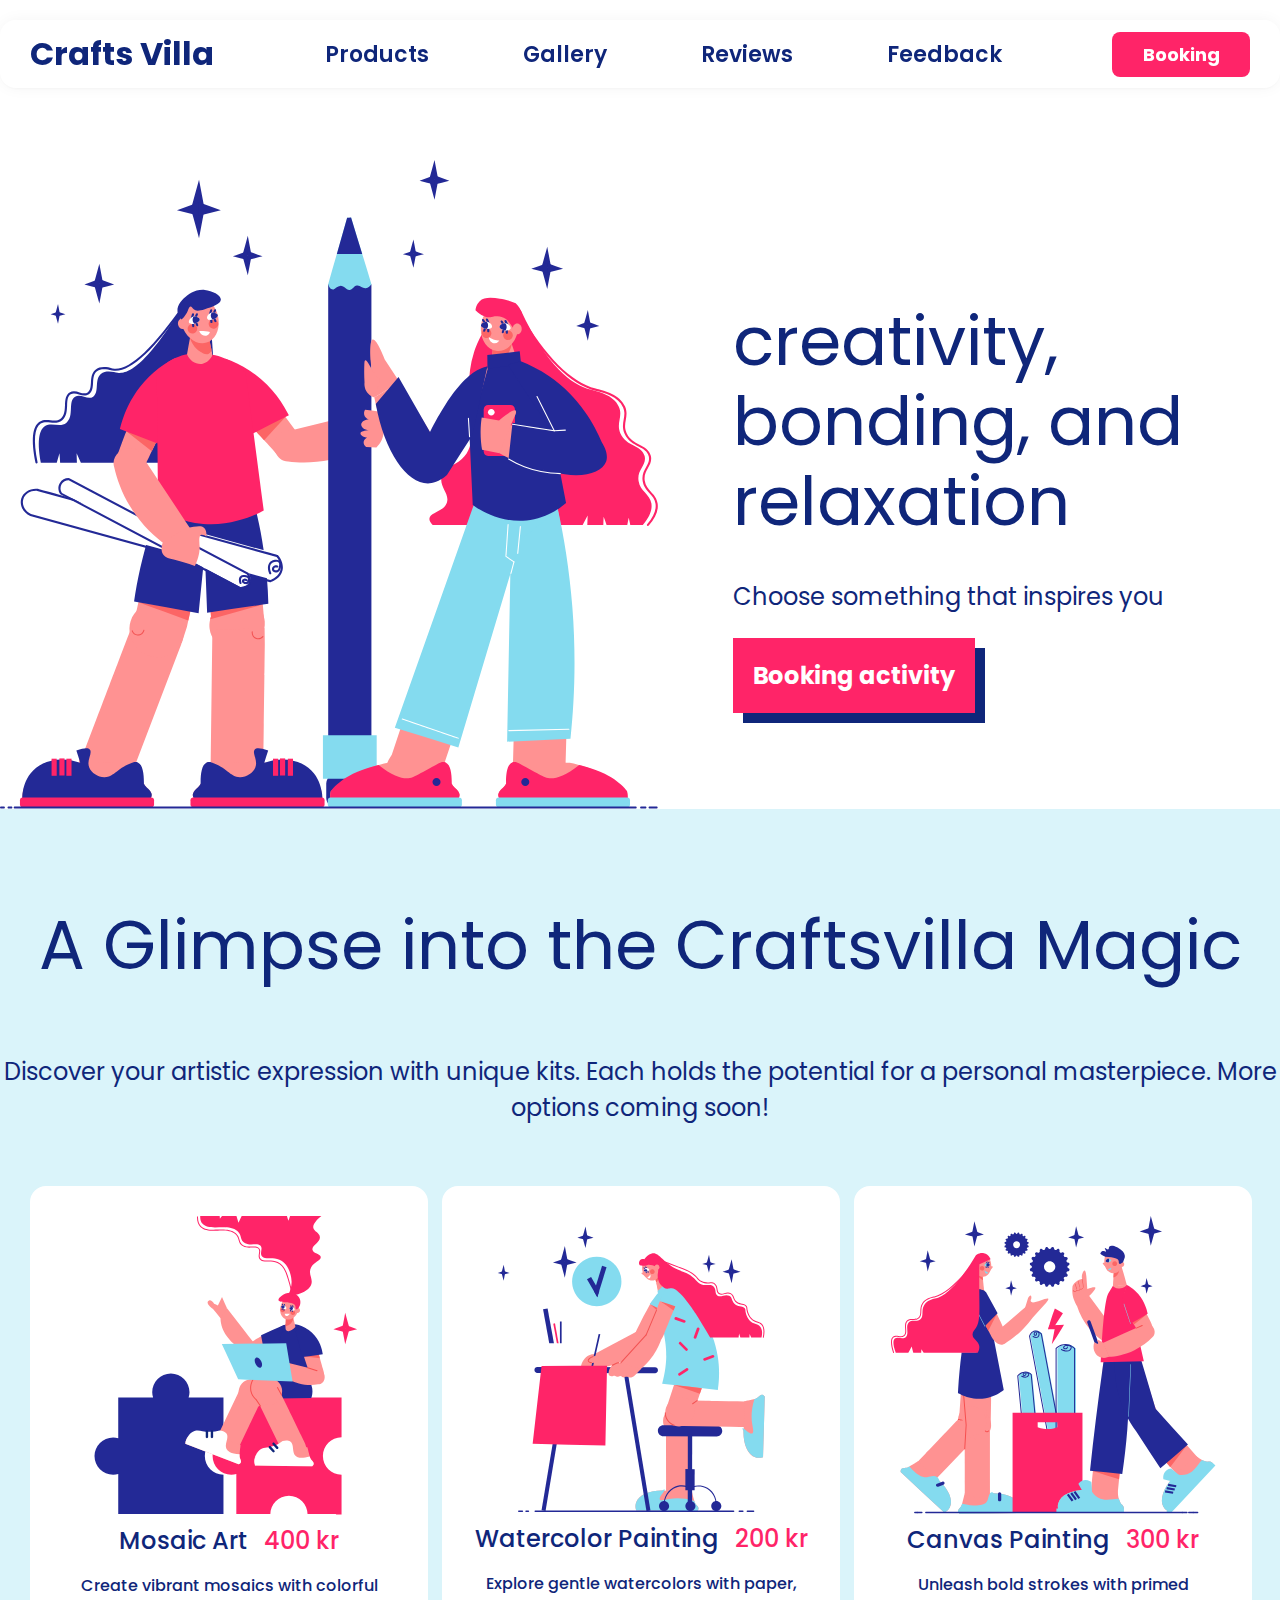
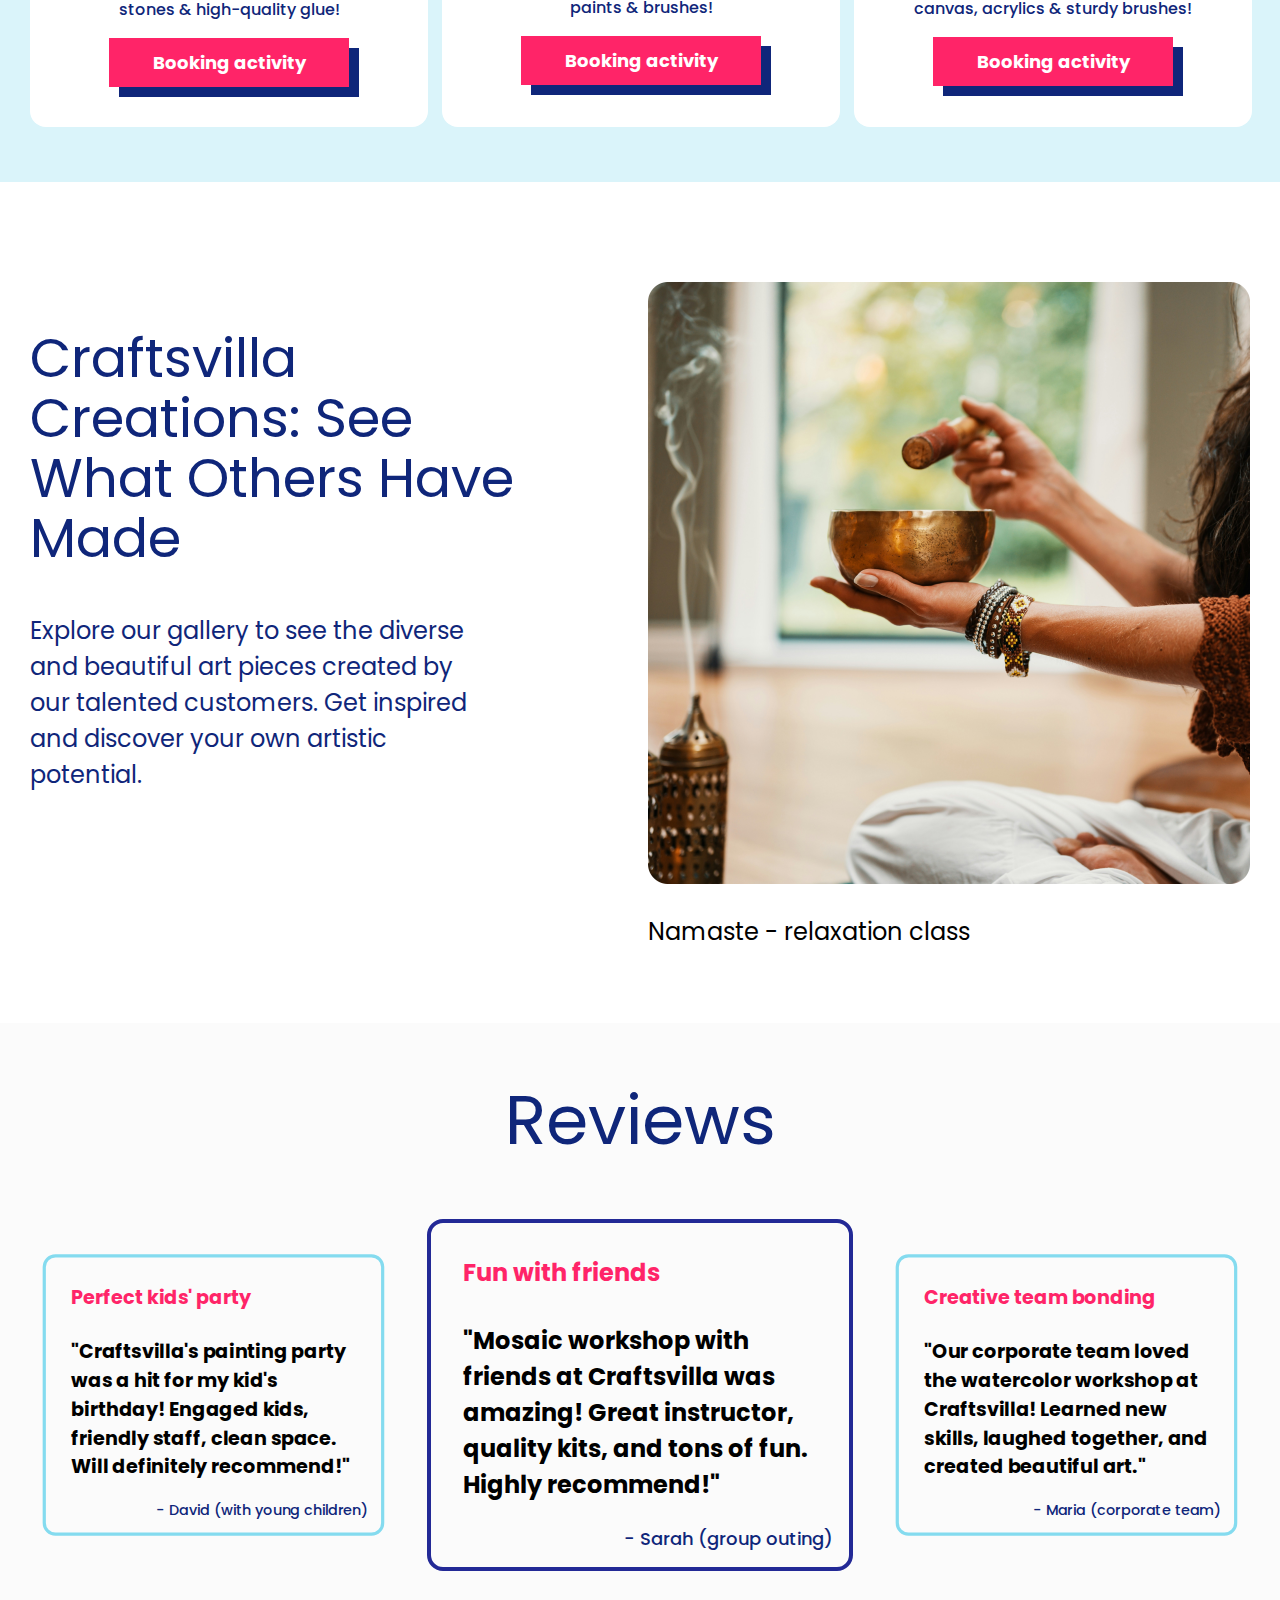
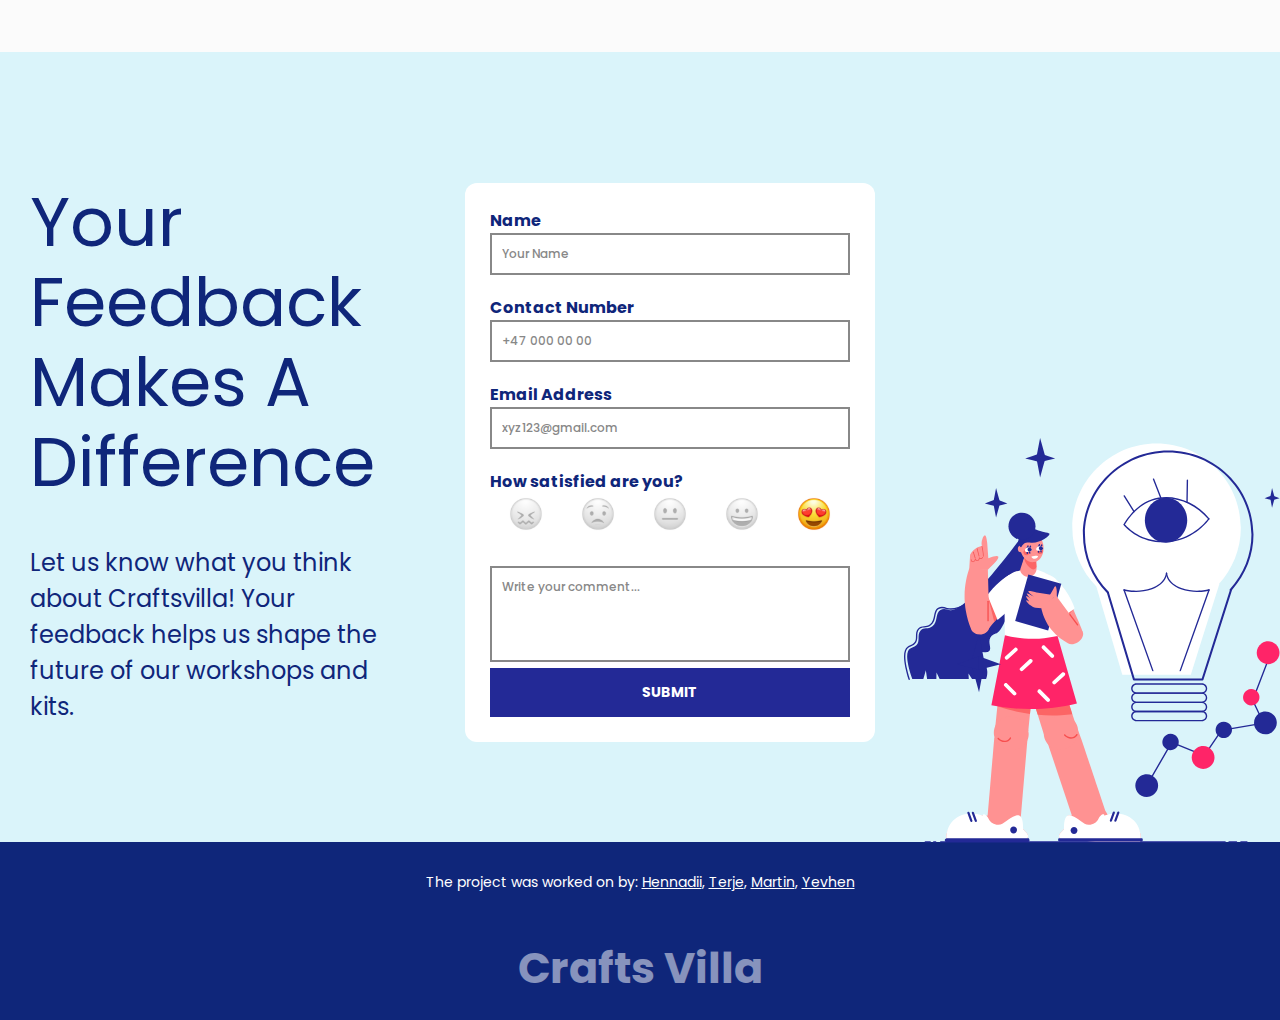
==== commit f37d822e: "Toggle smiles" ====
--- a/index.html
+++ b/index.html
@@ -157,22 +157,26 @@
 					<label for="email">Email Address</label>
 					<input type="text" id="email" placeholder="xyz123@gmail.com">
 				</div>
-				<p>How satisfied are you?</p>
+				<label for="comment">How satisfied are you?</label>
 				<div class="feedback-form-smiles-row">
 					<div>
-						<img src="./images/Worst-b.svg" class="" width="40" height="40" alt="">
-					</div>
-					<div>
-						<img src="./images/NotGood-b.svg" class="" width="40" height="40" alt="">
-					</div>
-					<div>
-						<img src="./images/Fine-b.svg" class="" width="40" height="40" alt="">
-					</div>
-					<div>
-						<img src="./images/LookGood-b.svg" class="" width="40" height="40" alt="">
-					</div>
-					<div>
-						<img src="./images/VeryGood-c.svg" width="40" height="40" alt="">
+						<img src="./images/Worst-b.svg" data-inactive="./images/Worst-b.svg" data-active="./images/Worst-c.svg" class="smile-img" width="40" height="40" alt="" onclick="toggleActiveSmile(this)">
+					</div>
+					<div>
+						<img src="./images/NotGood-b.svg" data-inactive='./images/NotGood-b.svg'
+								data-active='./images/NotGood-c.svg' class="smile-img" width="40" height="40" alt="" onclick="toggleActiveSmile(this)">
+					</div>
+					<div>
+						<img src="./images/Fine-b.svg" data-inactive='./images/Fine-b.svg'
+								data-active='./images/Fine-c.svg' class="smile-img" width="40" height="40" alt="" onclick="toggleActiveSmile(this)">
+					</div>
+					<div>
+						<img src="./images/LookGood-b.svg" data-inactive='./images/LookGood-b.svg'
+								data-active='./images/LookGood-c.svg'  class="smile-img" width="40" height="40" alt="" onclick="toggleActiveSmile(this)">
+					</div>
+					<div>
+						<img src="./images/VeryGood-c.svg" data-inactive='./images/VeryGood-b.svg'
+								data-active='./images/VeryGood-c.svg' class="smile-img" width="40" height="40" alt="" onclick="toggleActiveSmile(this)">
 					</div>
 				</div>
 				<textarea id="comment" name="comment" placeholder="Write your comment..." rows="4"></textarea>
--- a/style.css
+++ b/style.css
@@ -90,6 +90,10 @@
 
 .header-mobile {
     display: none;
+}
+
+.smile-img {
+    cursor: pointer;
 }
 
 #mobile-menu-btn {
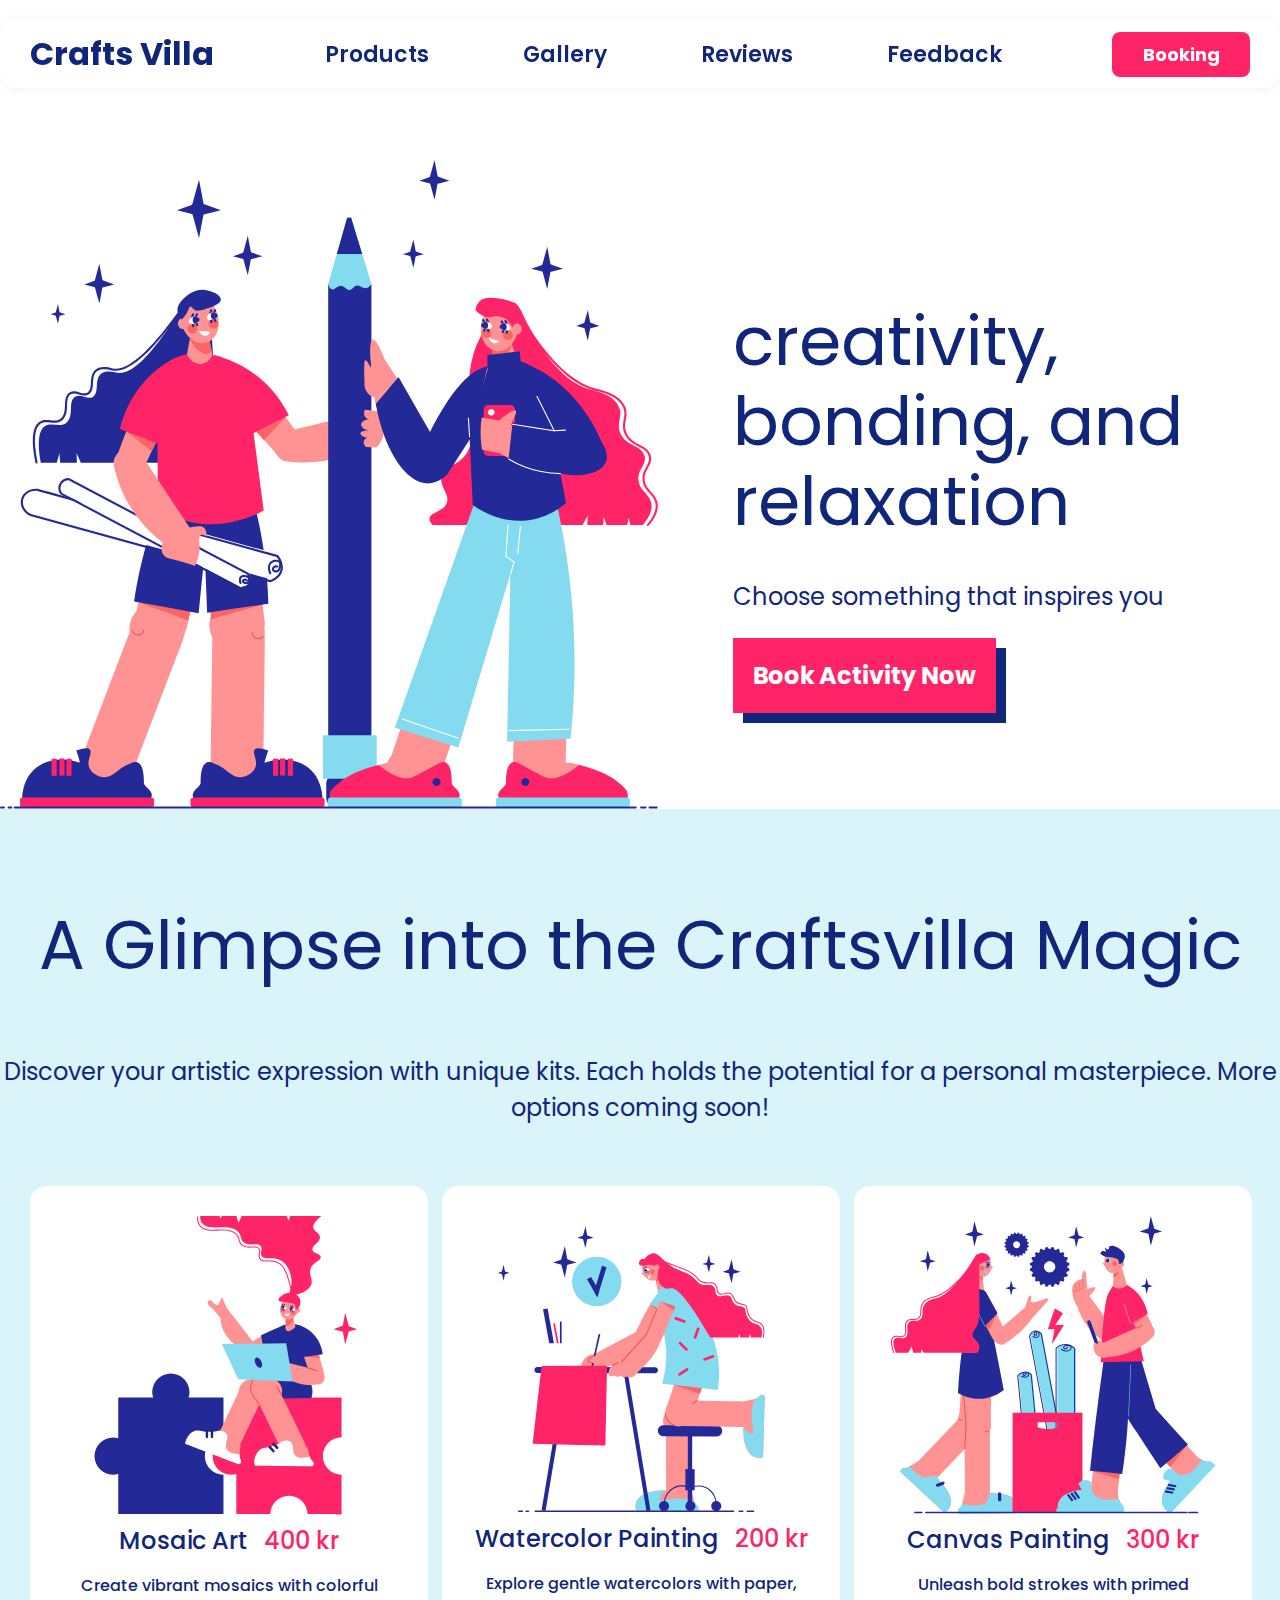
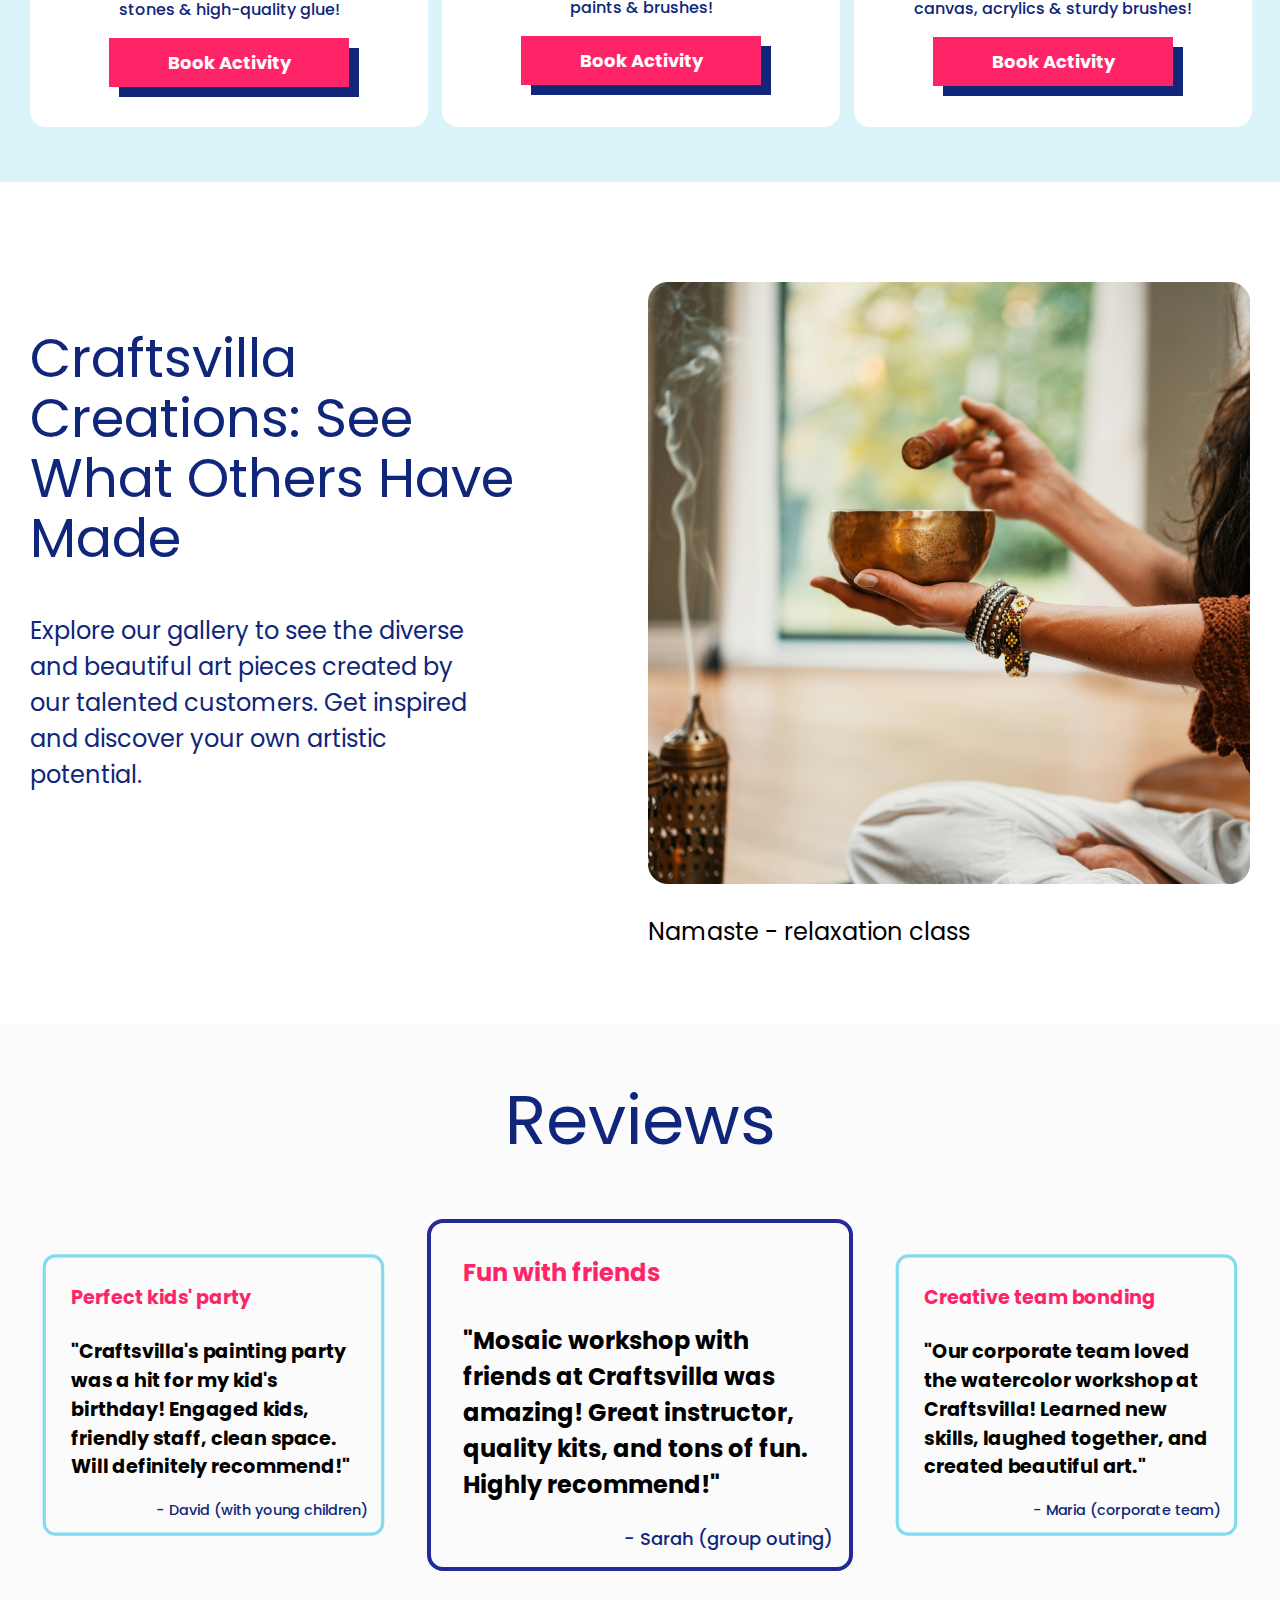
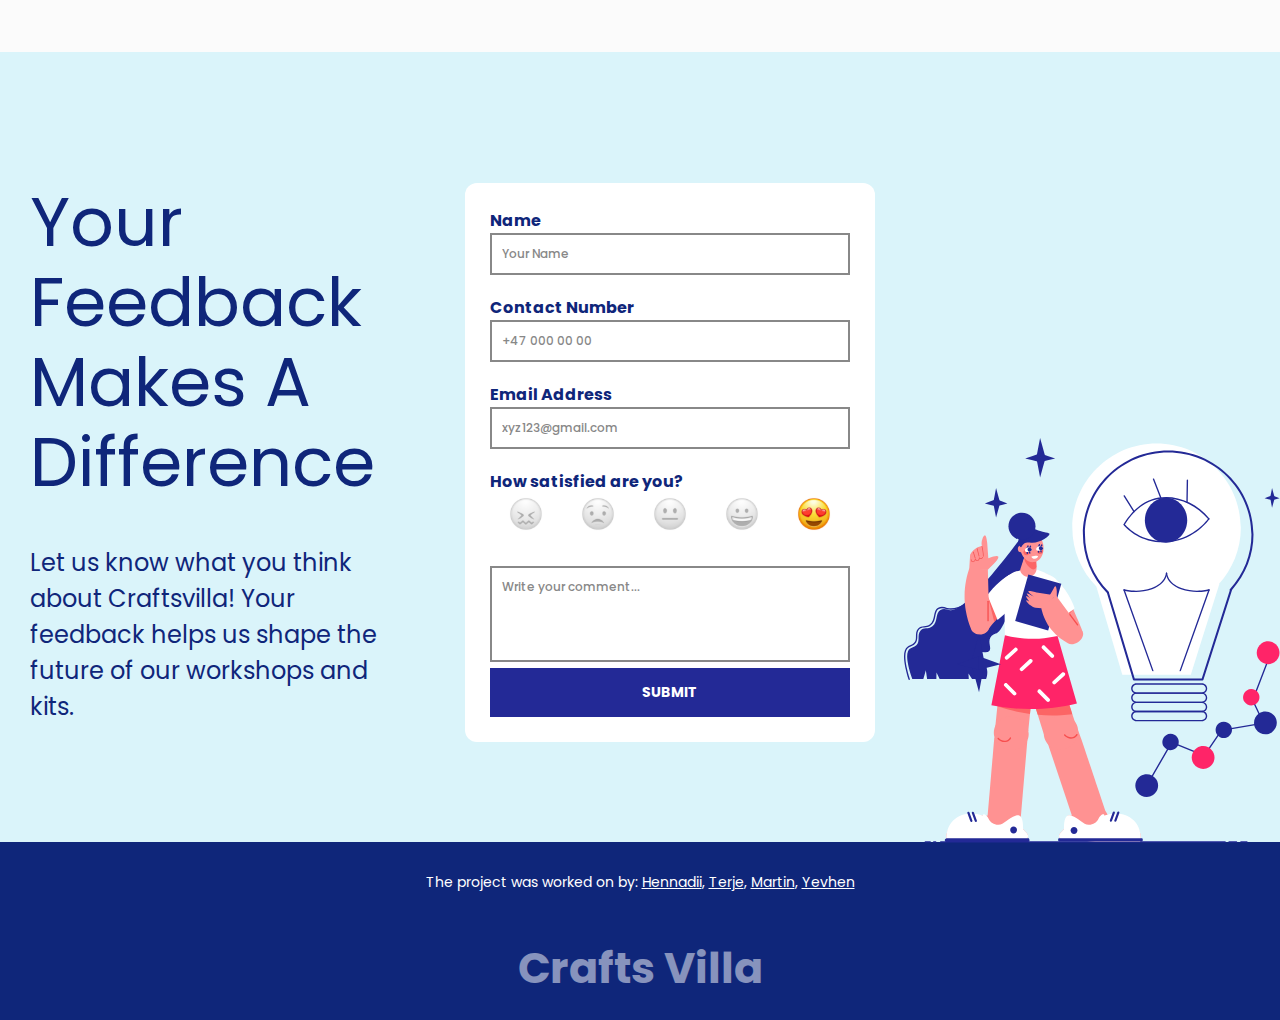
==== commit e7507a44: "Switch reviews" ====
--- a/index.html
+++ b/index.html
@@ -50,7 +50,7 @@
 				creativity, bonding, and relaxation
 			</h1>
 			<p>Choose something that inspires you</p>
-			<button class="button-1">Booking activity</button>
+			<a href="#products"><button class="button-1">Book Activity Now</button></a>
 		</div>
 	</section>
 
@@ -70,7 +70,7 @@
 					<span>400 kr</span>
 				</div>
 				<p>Create vibrant mosaics with colorful stones & high-quality glue!</p>
-				<button class="button-2">Booking activity</button>
+				<button class="button-2">Book Activity</button>
 			</div>
 			<div>
 				<div class="booking-image-container">
@@ -84,7 +84,7 @@
 					<span>200 kr</span>
 				</div>
 				<p>Explore gentle watercolors with paper, paints & brushes!</p>
-				<button class="button-2">Booking activity</button>
+				<button class="button-2">Book Activity</button>
 			</div>
 			<div class="last-booking">
 				<div class="booking-image-container">
@@ -99,7 +99,7 @@
 					<span>300 kr</span>
 				</div>
 				<p>Unleash bold strokes with primed canvas, acrylics & sturdy brushes!</p>
-				<button class="button-2">Booking activity</button>
+				<button class="button-2">Book Activity</button>
 			</div>
 		</div>
 		</div>
@@ -124,10 +124,15 @@
 				<span>"Craftsvilla's painting party was a hit for my kid's birthday! Engaged kids, friendly staff, clean space. Will definitely recommend!"</span>
 				<p>- David (with young children)</p>
 			</div>
-			<div class="review-active">
+			<div class="review-active static-active">
 				<h3>Fun with friends</h3>
 				<span>"Mosaic workshop with friends at Craftsvilla was amazing! Great instructor, quality kits, and tons of fun. Highly recommend!"</span>
 				<p>- Sarah (group outing)</p>
+			</div>
+			<div class="review-active" id="review-container">
+				<h3 id="review-title" class="review-content"></h3>
+				<span id="review-text" class="review-content"></span>
+				<p id="review-author" class="review-content"></p>
 			</div>
 			<div class="review-not-active">
 				<h3>Creative team bonding</h3>
--- a/style.css
+++ b/style.css
@@ -530,6 +530,14 @@
 
 /*Reviews*/
 
+.static-active {
+    display: block;
+}
+
+#review-container {
+    display: none;
+}
+
 #reviews {
     background: #FAFAFACC;
     padding-bottom: 81px;
@@ -559,6 +567,7 @@
     padding: 32px 32px 64px;
     border: 4px solid #232996;
     border-radius: 16px;
+    transition: all 0.2s ease-in-out;
 }
 
 .review-not-active {
@@ -588,6 +597,13 @@
     line-height: 36px;
     text-align: left;
     color: #000000;
+    max-height: 400px;
+    overflow: hidden;
+}
+
+#review-container {
+    overflow: hidden;
+    height: 350px;
 }
 
 #reviews > div > div > p {
@@ -911,6 +927,14 @@
         display: none;
     }
 
+    .static-active {
+        display: none;
+    }
+
+    #review-container {
+        display: block;
+    }
+
     .gallery-right {
         margin-right: auto !important;
     }
@@ -932,6 +956,10 @@
 
     }
 
+    .button-1 {
+        scale: 0.8;
+    }
+
     .image-container > img {
         width: 80%;
         height: auto;
@@ -962,6 +990,7 @@
         width: 100%;
         margin-inline: 30px;
         padding-bottom: 72px;
+        overflow: hidden;
     }
 
     .review-not-active {
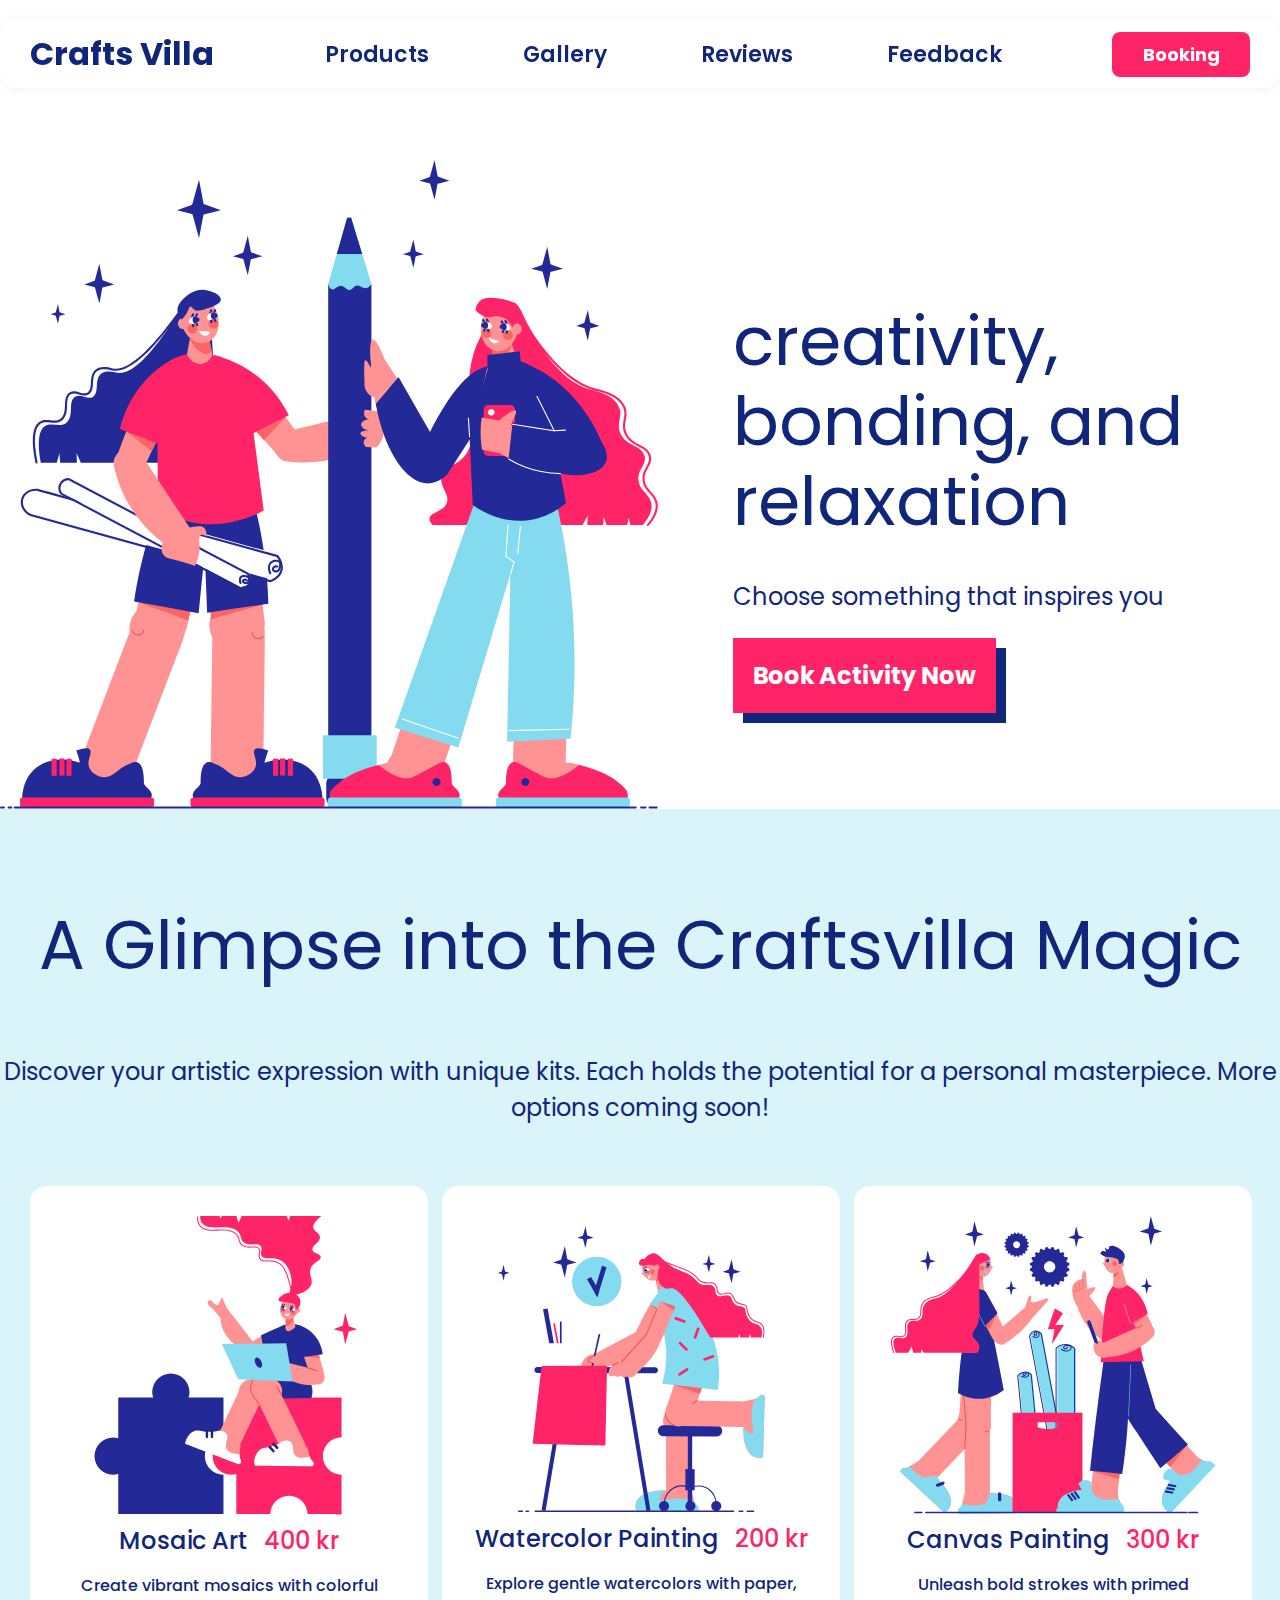
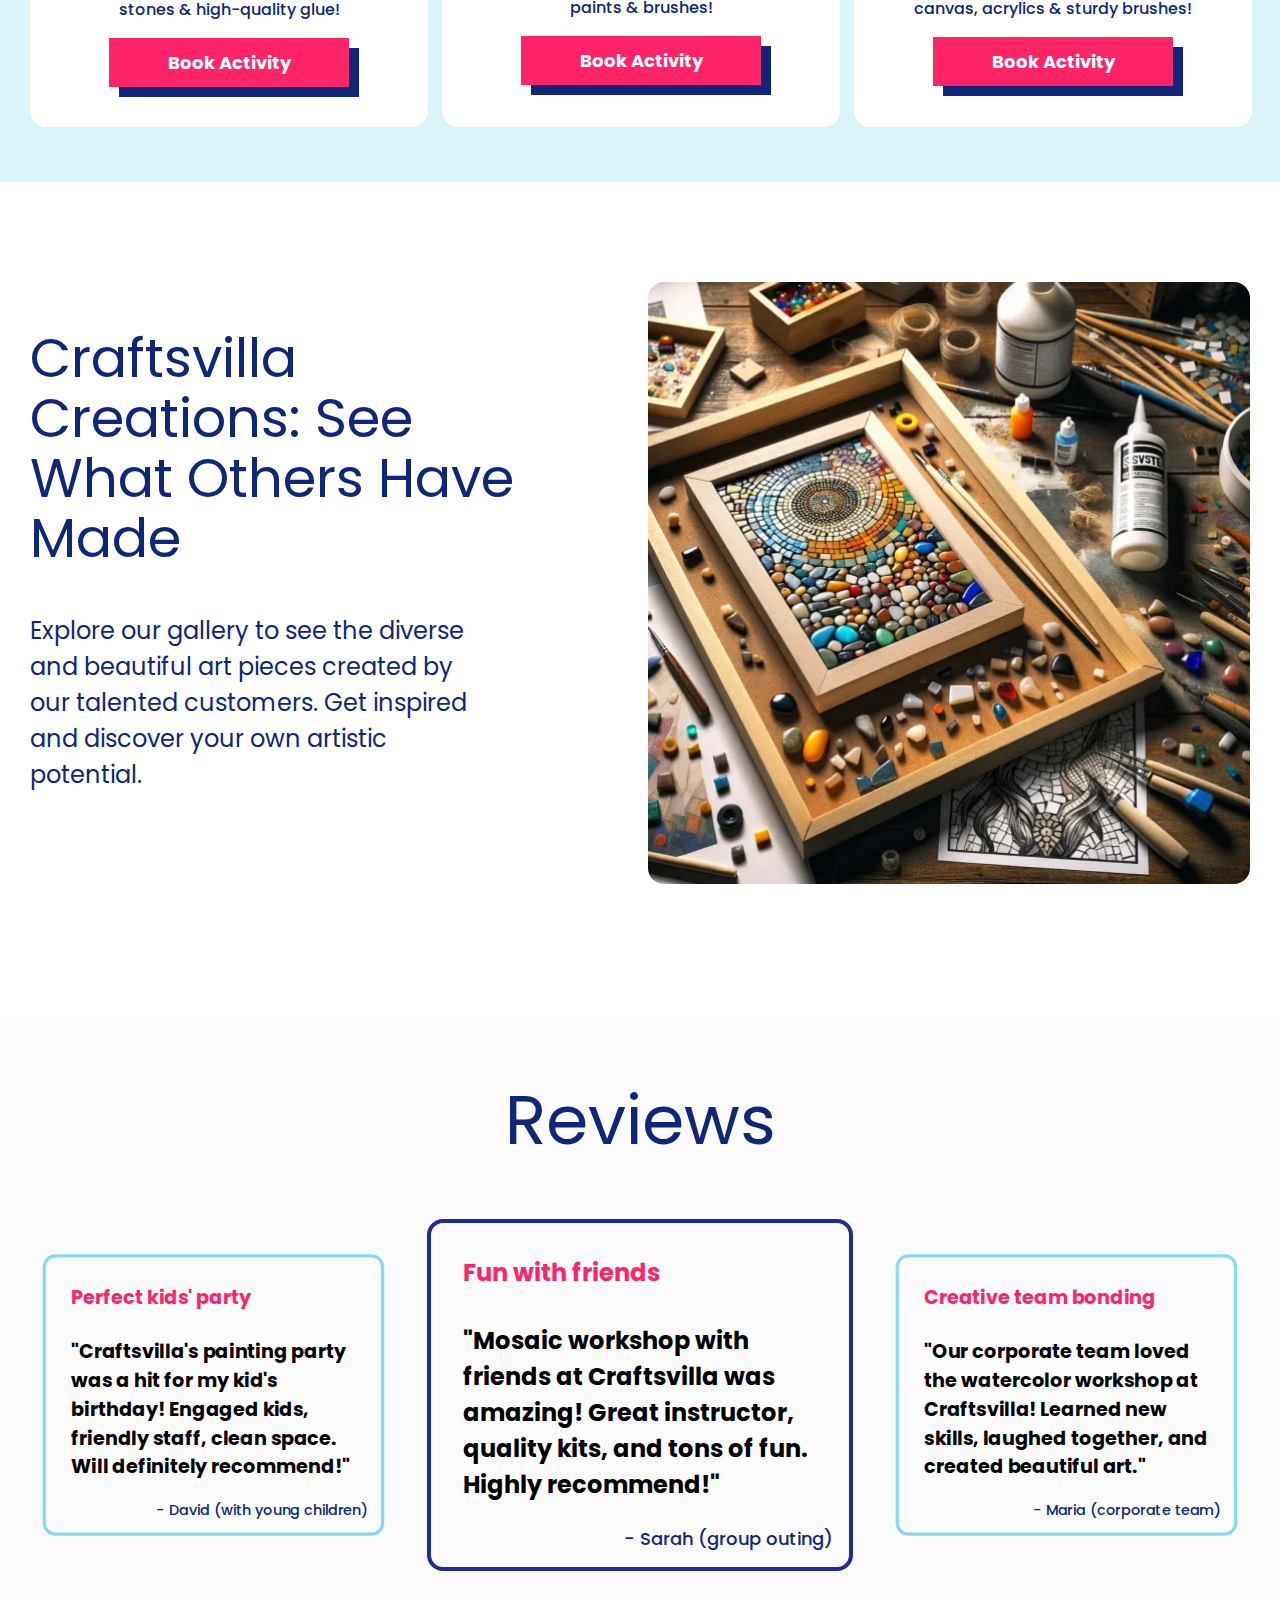
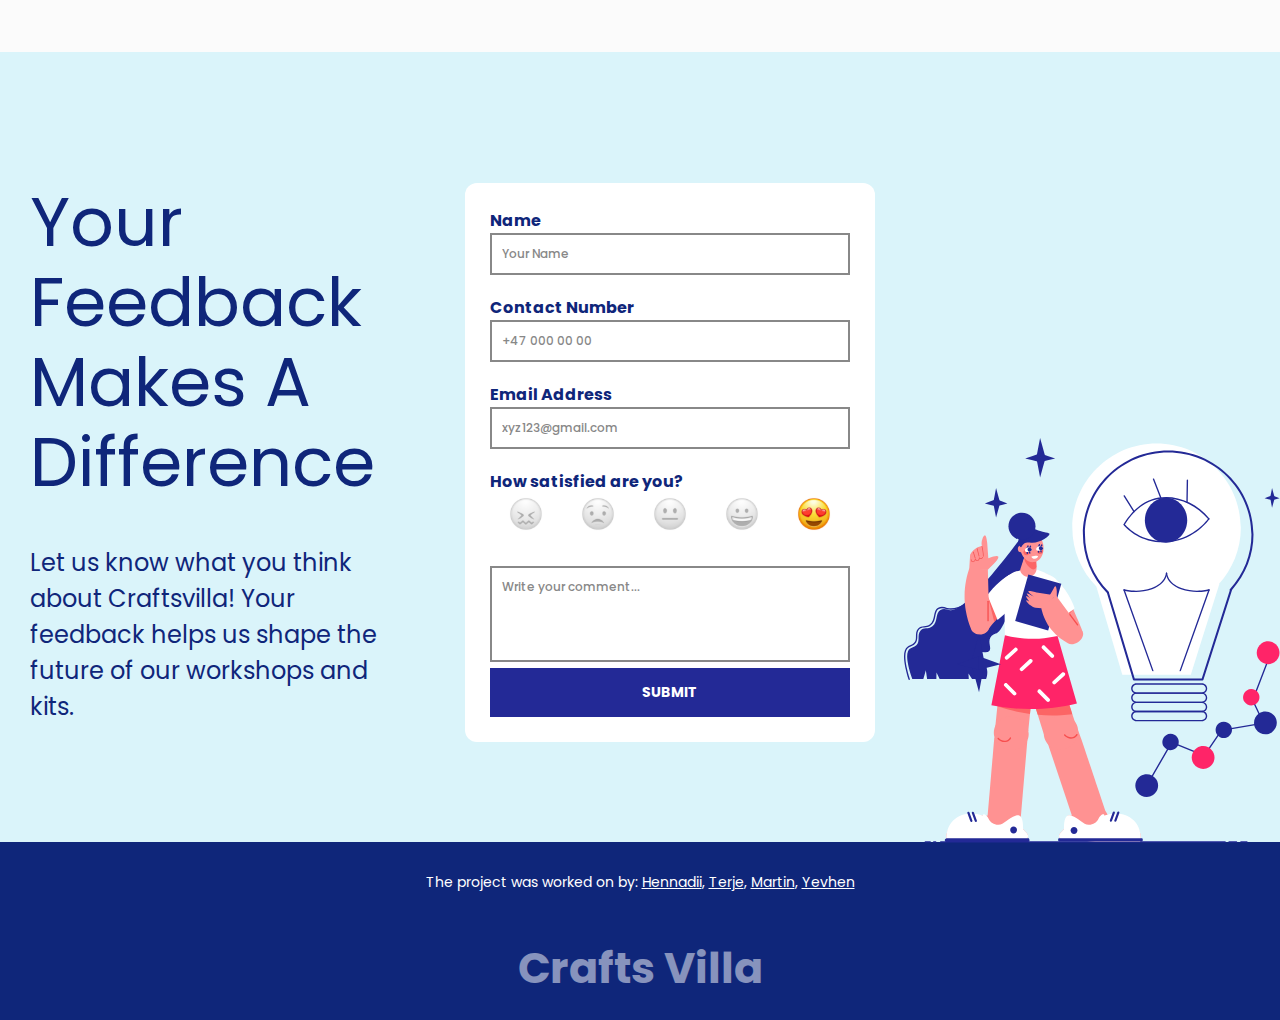
==== commit d77057c5: "Switch images in gallery" ====
--- a/index.html
+++ b/index.html
@@ -111,8 +111,8 @@
 			<p>Explore our gallery to see the diverse and beautiful art pieces created by our talented customers. Get inspired and discover your own artistic potential.</p>
 		</div>
 		<div class="gallery-right">
-			<img src="images/namaste-relaxation-class.png" alt="Namaste Relaxation Class">
-			<p>Namaste - relaxation class</p>
+			<img src="./images/transparent.png" alt="Namaste Relaxation Class" id="image">
+			<p class="opacity-0">Namaste - relaxation class</p>
 		</div>
 	</section>
 
--- a/style.css
+++ b/style.css
@@ -13,6 +13,14 @@
     background-color: #FFFFFFF2;
     margin: 0;
     overflow-x: hidden;
+}
+
+#image {
+    border-radius: 16px;
+}
+
+.opacity-0 {
+    opacity: 0;
 }
 
 ::-moz-selection {
@@ -1162,7 +1170,7 @@
     }
 
     .gallery-left > p {
-        margin-bottom: 100px;
+        margin-bottom: 20px;
         width: 700px;
         margin-inline: auto;
     }
